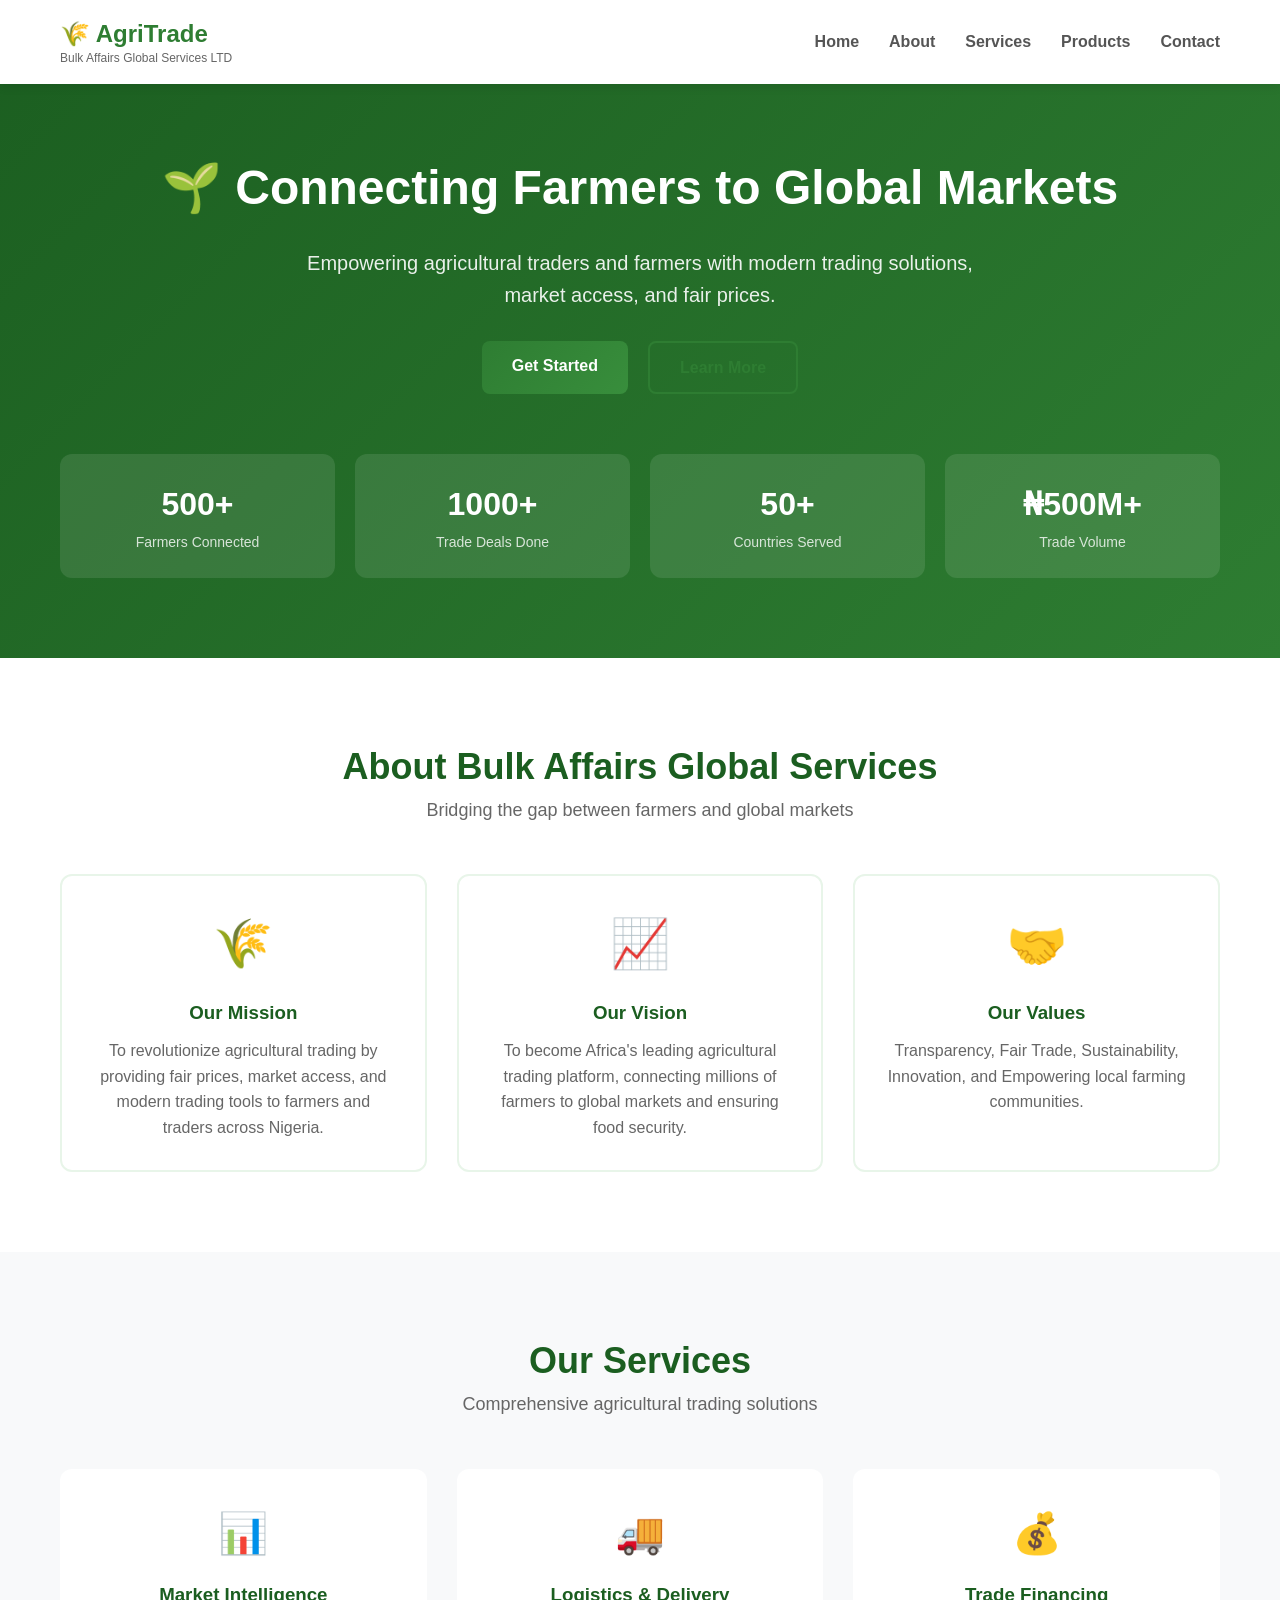
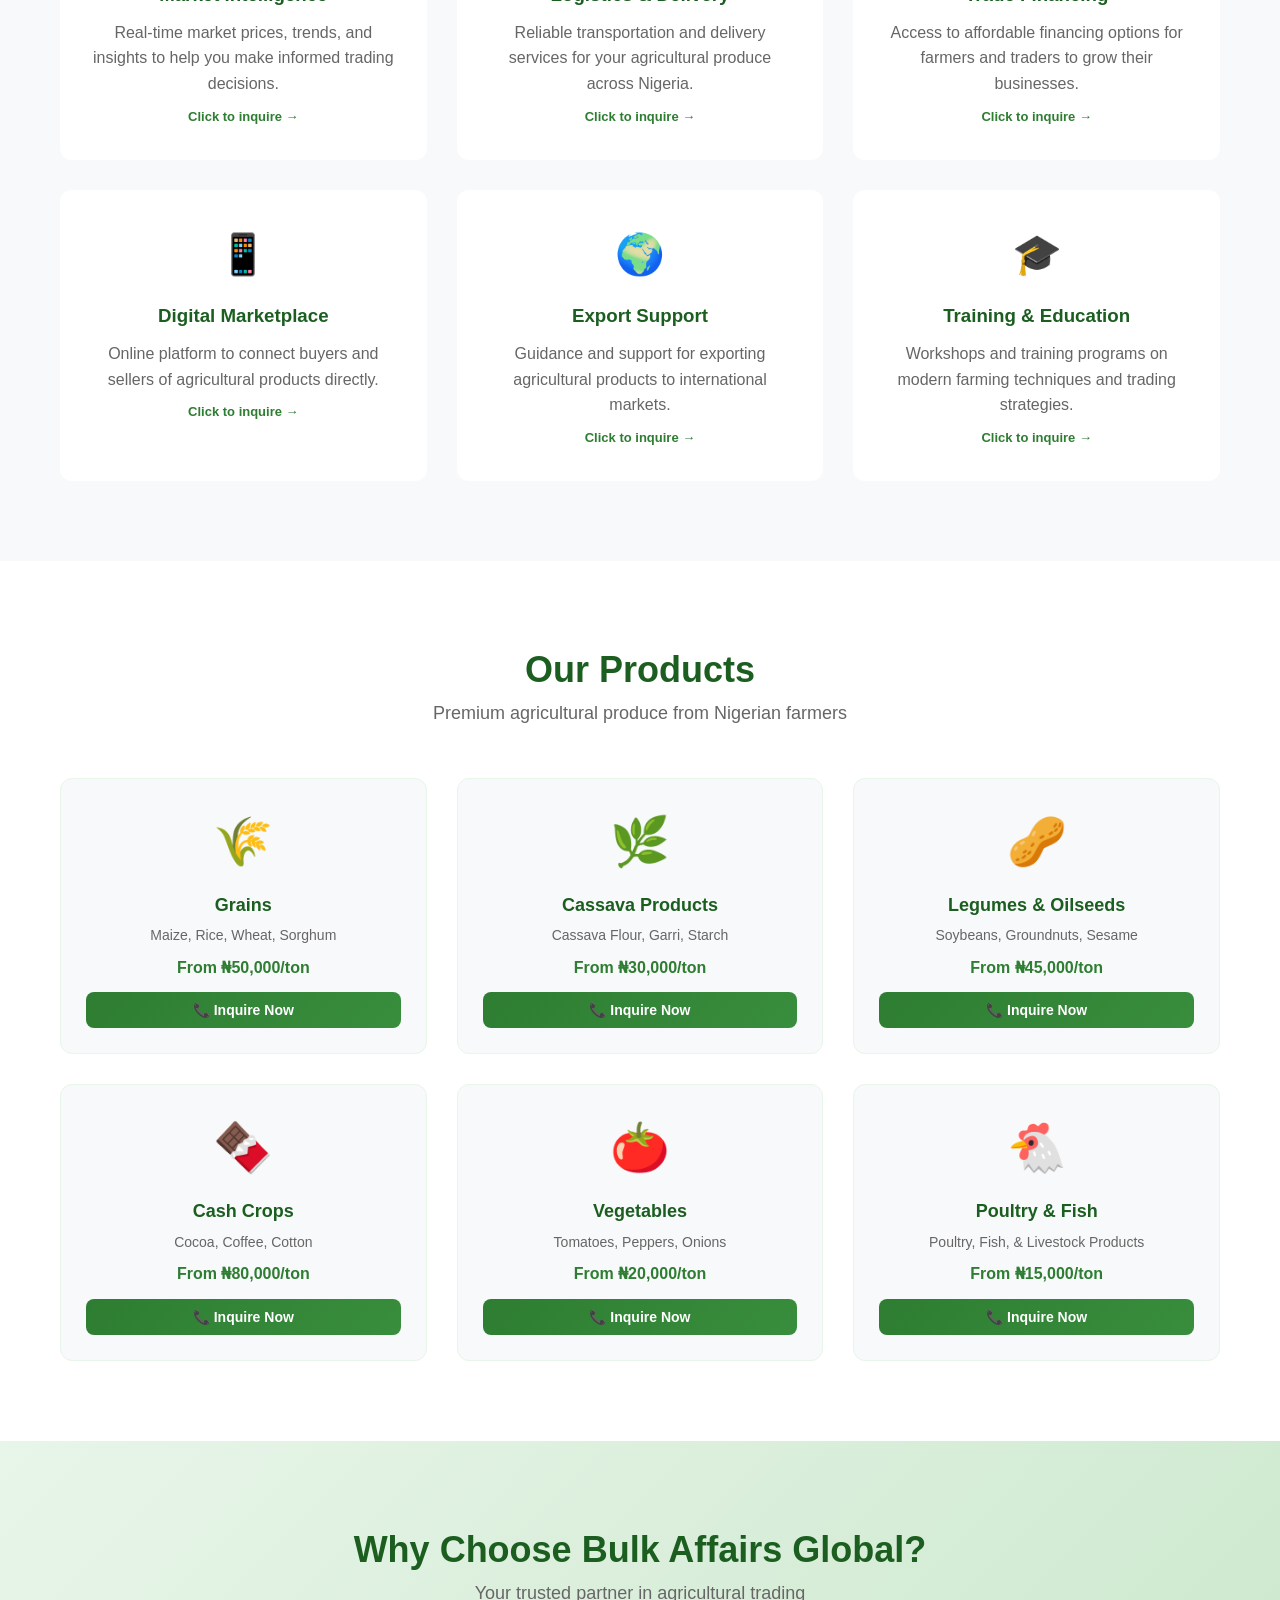
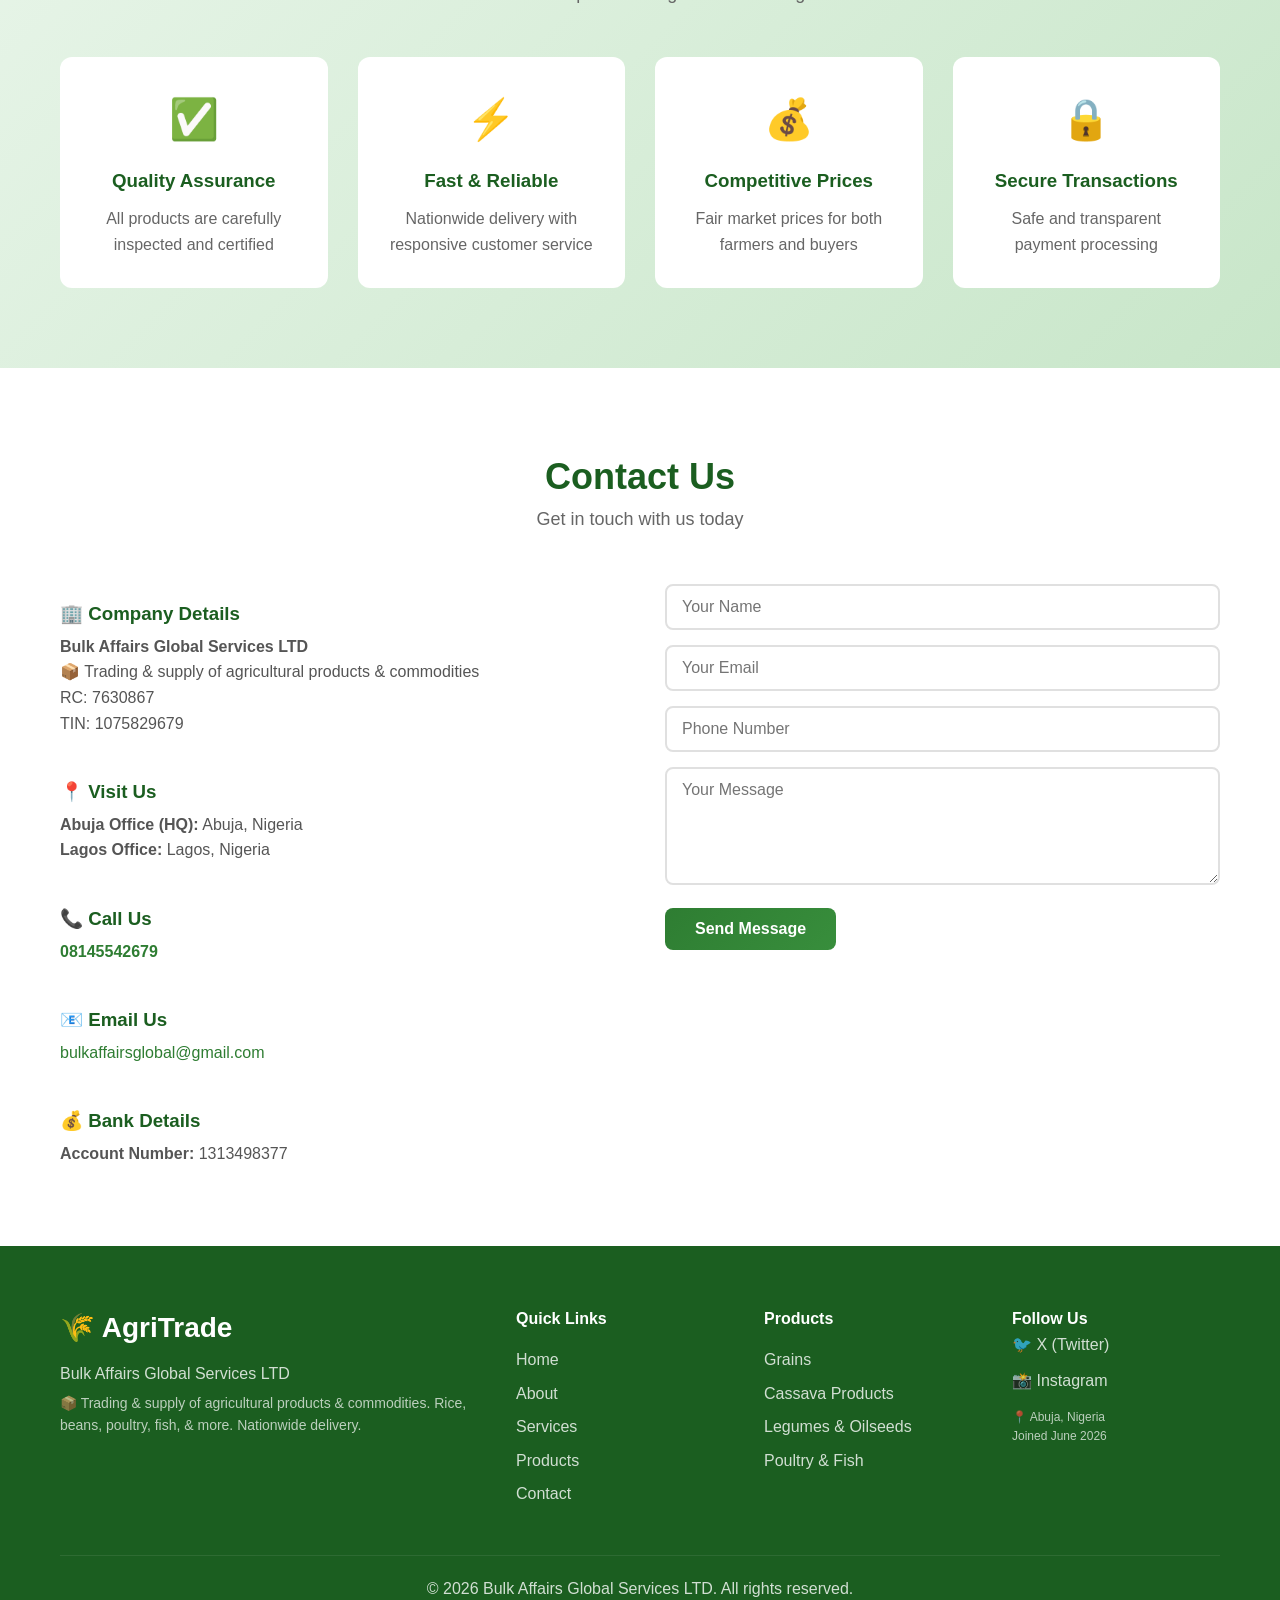
==== index.html @ 81f1c8ae "AgriTrade website - Bulk Affairs Global Services LTD" ====
﻿<!DOCTYPE html>
<html lang="en">
<head>
    <meta charset="UTF-8" />
    <meta name="viewport" content="width=device-width, initial-scale=1.0" />
    <title>AgriTrade - Bulk Affairs Global Services LTD</title>
    <link rel="stylesheet" href="style.css" />
</head>
<body>
    <!-- Navigation -->
    <nav class="navbar">
        <div class="container">
            <div class="nav-brand">
                <h1>🌾 AgriTrade</h1>
                <p>Bulk Affairs Global Services LTD</p>
            </div>
            <ul class="nav-links" id="navLinks">
                <li><a href="#home" onclick="closeMenu()">Home</a></li>
                <li><a href="#about" onclick="closeMenu()">About</a></li>
                <li><a href="#services" onclick="closeMenu()">Services</a></li>
                <li><a href="#products" onclick="closeMenu()">Products</a></li>
                <li><a href="#contact" onclick="closeMenu()">Contact</a></li>
            </ul>
            <button class="menu-toggle" id="menuToggle">☰</button>
        </div>
    </nav>

    <!-- Hero Section -->
    <section id="home" class="hero">
        <div class="container">
            <div class="hero-content">
                <h1>🌱 Connecting Farmers to Global Markets</h1>
                <p>Empowering agricultural traders and farmers with modern trading solutions, market access, and fair prices.</p>
                <div class="hero-buttons">
                    <a href="#contact" class="btn btn-primary">Get Started</a>
                    <a href="#about" class="btn btn-secondary">Learn More</a>
                </div>
            </div>
            <div class="hero-stats">
                <div class="stat">
                    <h3>500+</h3>
                    <p>Farmers Connected</p>
                </div>
                <div class="stat">
                    <h3>1000+</h3>
                    <p>Trade Deals Done</p>
                </div>
                <div class="stat">
                    <h3>50+</h3>
                    <p>Countries Served</p>
                </div>
                <div class="stat">
                    <h3>₦500M+</h3>
                    <p>Trade Volume</p>
                </div>
            </div>
        </div>
    </section>

    <!-- About Section -->
    <section id="about" class="about">
        <div class="container">
            <div class="section-header">
                <h2>About Bulk Affairs Global Services</h2>
                <p>Bridging the gap between farmers and global markets</p>
            </div>
            <div class="about-grid">
                <div class="about-card">
                    <div class="icon">🌾</div>
                    <h3>Our Mission</h3>
                    <p>To revolutionize agricultural trading by providing fair prices, market access, and modern trading tools to farmers and traders across Nigeria.</p>
                </div>
                <div class="about-card">
                    <div class="icon">📈</div>
                    <h3>Our Vision</h3>
                    <p>To become Africa's leading agricultural trading platform, connecting millions of farmers to global markets and ensuring food security.</p>
                </div>
                <div class="about-card">
                    <div class="icon">🤝</div>
                    <h3>Our Values</h3>
                    <p>Transparency, Fair Trade, Sustainability, Innovation, and Empowering local farming communities.</p>
                </div>
            </div>
        </div>
    </section>

    <!-- Services Section -->
    <section id="services" class="services">
        <div class="container">
            <div class="section-header">
                <h2>Our Services</h2>
                <p>Comprehensive agricultural trading solutions</p>
            </div>
            <div class="services-grid">
                <div class="service-card" onclick="serviceInquiry('Market Intelligence')">
                    <div class="icon">📊</div>
                    <h3>Market Intelligence</h3>
                    <p>Real-time market prices, trends, and insights to help you make informed trading decisions.</p>
                    <span class="service-action">Click to inquire →</span>
                </div>
                <div class="service-card" onclick="serviceInquiry('Logistics & Delivery')">
                    <div class="icon">🚚</div>
                    <h3>Logistics & Delivery</h3>
                    <p>Reliable transportation and delivery services for your agricultural produce across Nigeria.</p>
                    <span class="service-action">Click to inquire →</span>
                </div>
                <div class="service-card" onclick="serviceInquiry('Trade Financing')">
                    <div class="icon">💰</div>
                    <h3>Trade Financing</h3>
                    <p>Access to affordable financing options for farmers and traders to grow their businesses.</p>
                    <span class="service-action">Click to inquire →</span>
                </div>
                <div class="service-card" onclick="serviceInquiry('Digital Marketplace')">
                    <div class="icon">📱</div>
                    <h3>Digital Marketplace</h3>
                    <p>Online platform to connect buyers and sellers of agricultural products directly.</p>
                    <span class="service-action">Click to inquire →</span>
                </div>
                <div class="service-card" onclick="serviceInquiry('Export Support')">
                    <div class="icon">🌍</div>
                    <h3>Export Support</h3>
                    <p>Guidance and support for exporting agricultural products to international markets.</p>
                    <span class="service-action">Click to inquire →</span>
                </div>
                <div class="service-card" onclick="serviceInquiry('Training & Education')">
                    <div class="icon">🎓</div>
                    <h3>Training & Education</h3>
                    <p>Workshops and training programs on modern farming techniques and trading strategies.</p>
                    <span class="service-action">Click to inquire →</span>
                </div>
            </div>
        </div>
    </section>

    <!-- Products Section -->
    <section id="products" class="products">
        <div class="container">
            <div class="section-header">
                <h2>Our Products</h2>
                <p>Premium agricultural produce from Nigerian farmers</p>
            </div>
            <div class="products-grid">
                <div class="product-card">
                    <div class="product-image">🌾</div>
                    <h3>Grains</h3>
                    <p>Maize, Rice, Wheat, Sorghum</p>
                    <span class="price">From ₦50,000/ton</span>
                    <button class="btn btn-primary inquire-btn" onclick="inquireProduct('Grains')">📞 Inquire Now</button>
                </div>
                <div class="product-card">
                    <div class="product-image">🌿</div>
                    <h3>Cassava Products</h3>
                    <p>Cassava Flour, Garri, Starch</p>
                    <span class="price">From ₦30,000/ton</span>
                    <button class="btn btn-primary inquire-btn" onclick="inquireProduct('Cassava Products')">📞 Inquire Now</button>
                </div>
                <div class="product-card">
                    <div class="product-image">🥜</div>
                    <h3>Legumes & Oilseeds</h3>
                    <p>Soybeans, Groundnuts, Sesame</p>
                    <span class="price">From ₦45,000/ton</span>
                    <button class="btn btn-primary inquire-btn" onclick="inquireProduct('Legumes & Oilseeds')">📞 Inquire Now</button>
                </div>
                <div class="product-card">
                    <div class="product-image">🍫</div>
                    <h3>Cash Crops</h3>
                    <p>Cocoa, Coffee, Cotton</p>
                    <span class="price">From ₦80,000/ton</span>
                    <button class="btn btn-primary inquire-btn" onclick="inquireProduct('Cash Crops')">📞 Inquire Now</button>
                </div>
                <div class="product-card">
                    <div class="product-image">🍅</div>
                    <h3>Vegetables</h3>
                    <p>Tomatoes, Peppers, Onions</p>
                    <span class="price">From ₦20,000/ton</span>
                    <button class="btn btn-primary inquire-btn" onclick="inquireProduct('Vegetables')">📞 Inquire Now</button>
                </div>
                <div class="product-card">
                    <div class="product-image">🐔</div>
                    <h3>Poultry & Fish</h3>
                    <p>Poultry, Fish, & Livestock Products</p>
                    <span class="price">From ₦15,000/ton</span>
                    <button class="btn btn-primary inquire-btn" onclick="inquireProduct('Poultry & Fish')">📞 Inquire Now</button>
                </div>
            </div>
        </div>
    </section>

    <!-- Why Choose Us -->
    <section class="why-choose">
        <div class="container">
            <div class="section-header">
                <h2>Why Choose Bulk Affairs Global?</h2>
                <p>Your trusted partner in agricultural trading</p>
            </div>
            <div class="why-grid">
                <div class="why-card">
                    <div class="icon">✅</div>
                    <h3>Quality Assurance</h3>
                    <p>All products are carefully inspected and certified</p>
                </div>
                <div class="why-card">
                    <div class="icon">⚡</div>
                    <h3>Fast & Reliable</h3>
                    <p>Nationwide delivery with responsive customer service</p>
                </div>
                <div class="why-card">
                    <div class="icon">💰</div>
                    <h3>Competitive Prices</h3>
                    <p>Fair market prices for both farmers and buyers</p>
                </div>
                <div class="why-card">
                    <div class="icon">🔒</div>
                    <h3>Secure Transactions</h3>
                    <p>Safe and transparent payment processing</p>
                </div>
            </div>
        </div>
    </section>

    <!-- Contact Section -->
    <section id="contact" class="contact">
        <div class="container">
            <div class="section-header">
                <h2>Contact Us</h2>
                <p>Get in touch with us today</p>
            </div>
            <div class="contact-grid">
                <div class="contact-info">
                    <h3>🏢 Company Details</h3>
                    <p><strong>Bulk Affairs Global Services LTD</strong></p>
                    <p>📦 Trading & supply of agricultural products & commodities</p>
                    <p>RC: 7630867</p>
                    <p>TIN: 1075829679</p>
                    <br />
                    <h3>📍 Visit Us</h3>
                    <p><strong>Abuja Office (HQ):</strong> Abuja, Nigeria</p>
                    <p><strong>Lagos Office:</strong> Lagos, Nigeria</p>
                    <br />
                    <h3>📞 Call Us</h3>
                    <p><a href="tel:08145542679" style="color:#2e7d32; text-decoration:none; font-weight:bold;">08145542679</a></p>
                    <br />
                    <h3>📧 Email Us</h3>
                    <p><a href="mailto:bulkaffairsglobal@gmail.com" style="color:#2e7d32; text-decoration:none;">bulkaffairsglobal@gmail.com</a></p>
                    <br />
                    <h3>💰 Bank Details</h3>
                    <p><strong>Account Number:</strong> 1313498377</p>
                </div>
                <form class="contact-form" id="contactForm">
                    <input type="text" id="name" placeholder="Your Name" required />
                    <input type="email" id="email" placeholder="Your Email" required />
                    <input type="tel" id="phone" placeholder="Phone Number" />
                    <textarea rows="5" id="message" placeholder="Your Message" required></textarea>
                    <button type="submit" class="btn btn-primary">Send Message</button>
                </form>
            </div>
        </div>
    </section>

    <!-- Footer -->
    <footer class="footer">
        <div class="container">
            <div class="footer-grid">
                <div class="footer-brand">
                    <h2>🌾 AgriTrade</h2>
                    <p>Bulk Affairs Global Services LTD</p>
                    <p style="font-size:14px; opacity:0.7; margin-top:5px;">📦 Trading & supply of agricultural products & commodities. Rice, beans, poultry, fish, & more. Nationwide delivery.</p>
                </div>
                <div class="footer-links">
                    <h4>Quick Links</h4>
                    <ul>
                        <li><a href="#home">Home</a></li>
                        <li><a href="#about">About</a></li>
                        <li><a href="#services">Services</a></li>
                        <li><a href="#products">Products</a></li>
                        <li><a href="#contact">Contact</a></li>
                    </ul>
                </div>
                <div class="footer-links">
                    <h4>Products</h4>
                    <ul>
                        <li><a href="#products">Grains</a></li>
                        <li><a href="#products">Cassava Products</a></li>
                        <li><a href="#products">Legumes & Oilseeds</a></li>
                        <li><a href="#products">Poultry & Fish</a></li>
                    </ul>
                </div>
                <div class="footer-social">
                    <h4>Follow Us</h4>
                    <div class="social-links">
                        <a href="https://x.com/BulkAffairsCo" target="_blank">🐦 X (Twitter)</a>
                        <a href="https://www.instagram.com/bulkaffairsglobal/" target="_blank">📸 Instagram</a>
                    </div>
                    <p style="margin-top:15px; font-size:12px; opacity:0.7;">📍 Abuja, Nigeria<br />Joined June 2026</p>
                </div>
            </div>
            <div class="footer-bottom">
                <p>&copy; 2026 Bulk Affairs Global Services LTD. All rights reserved.</p>
            </div>
        </div>
    </footer>

    <script src="script.js"></script>
</body>
</html>
---- style.css ----
﻿/* ===== RESET ===== */
* { margin: 0; padding: 0; box-sizing: border-box; }
body { font-family: "Segoe UI", Tahoma, Geneva, Verdana, sans-serif; line-height: 1.6; color: #333; background: #f8f9fa; }
.container { max-width: 1200px; margin: 0 auto; padding: 0 20px; }
a { text-decoration: none; color: inherit; }
ul { list-style: none; }

/* ===== BUTTONS ===== */
.btn { display: inline-block; padding: 12px 30px; border-radius: 8px; font-weight: 600; font-size: 16px; cursor: pointer; transition: all 0.3s ease; border: none; }
.btn-primary { background: linear-gradient(135deg, #2e7d32, #388e3c); color: white; }
.btn-primary:hover { transform: translateY(-2px); box-shadow: 0 8px 20px rgba(46,125,50,0.3); }
.btn-secondary { background: transparent; color: #2e7d32; border: 2px solid #2e7d32; }
.btn-secondary:hover { background: #2e7d32; color: white; }
.inquire-btn { padding: 10px 20px; font-size: 14px; width: 100%; }

/* ===== NAVBAR ===== */
.navbar { background: white; box-shadow: 0 2px 10px rgba(0,0,0,0.1); position: fixed; width: 100%; top: 0; z-index: 1000; padding: 15px 0; }
.navbar .container { display: flex; justify-content: space-between; align-items: center; }
.nav-brand h1 { font-size: 24px; color: #2e7d32; }
.nav-brand p { font-size: 12px; color: #666; margin-top: -4px; }
.nav-links { display: flex; gap: 30px; }
.nav-links a { font-weight: 600; color: #555; transition: color 0.3s; }
.nav-links a:hover { color: #2e7d32; }
.menu-toggle { display: none; font-size: 28px; background: none; border: none; cursor: pointer; color: #333; }

/* ===== HERO ===== */
.hero { background: linear-gradient(135deg, #1b5e20, #2e7d32); color: white; padding: 150px 0 80px; text-align: center; }
.hero-content h1 { font-size: 48px; margin-bottom: 20px; }
.hero-content p { font-size: 20px; max-width: 700px; margin: 0 auto 30px; opacity: 0.9; }
.hero-buttons { display: flex; gap: 20px; justify-content: center; flex-wrap: wrap; }
.hero-stats { display: grid; grid-template-columns: repeat(4,1fr); gap: 20px; margin-top: 60px; }
.stat { background: rgba(255,255,255,0.1); padding: 25px; border-radius: 12px; }
.stat h3 { font-size: 32px; font-weight: 800; }
.stat p { font-size: 14px; opacity: 0.8; }

/* ===== SECTION HEADER ===== */
.section-header { text-align: center; margin-bottom: 50px; }
.section-header h2 { font-size: 36px; color: #1b5e20; }
.section-header p { font-size: 18px; color: #666; }

/* ===== ABOUT ===== */
.about { padding: 80px 0; background: white; }
.about-grid { display: grid; grid-template-columns: repeat(3,1fr); gap: 30px; }
.about-card { text-align: center; padding: 30px; border-radius: 12px; border: 2px solid #e8f5e9; transition: all 0.3s; cursor: default; }
.about-card:hover { border-color: #2e7d32; transform: translateY(-5px); box-shadow: 0 10px 30px rgba(0,0,0,0.1); }
.about-card .icon { font-size: 48px; margin-bottom: 15px; }
.about-card h3 { color: #1b5e20; margin-bottom: 10px; }
.about-card p { color: #666; }

/* ===== SERVICES ===== */
.services { padding: 80px 0; background: #f8f9fa; }
.services-grid { display: grid; grid-template-columns: repeat(3,1fr); gap: 30px; }
.service-card { background: white; padding: 30px; border-radius: 12px; text-align: center; border: 2px solid transparent; transition: all 0.3s; cursor: pointer; }
.service-card:hover { border-color: #2e7d32; transform: translateY(-5px); box-shadow: 0 10px 30px rgba(0,0,0,0.1); }
.service-card .icon { font-size: 40px; margin-bottom: 15px; }
.service-card h3 { color: #1b5e20; margin-bottom: 10px; }
.service-card p { color: #666; }
.service-action { display: inline-block; margin-top: 10px; color: #2e7d32; font-weight: 600; font-size: 13px; }

/* ===== PRODUCTS ===== */
.products { padding: 80px 0; background: white; }
.products-grid { display: grid; grid-template-columns: repeat(3,1fr); gap: 30px; }
.product-card { background: #f8f9fa; padding: 25px; border-radius: 12px; text-align: center; transition: all 0.3s; border: 1px solid #e8f5e9; }
.product-card:hover { transform: translateY(-5px); box-shadow: 0 10px 30px rgba(0,0,0,0.1); border-color: #2e7d32; }
.product-image { font-size: 48px; margin-bottom: 10px; }
.product-card h3 { color: #1b5e20; margin-bottom: 5px; font-size: 18px; }
.product-card p { color: #666; margin-bottom: 8px; font-size: 14px; }
.product-card .price { display: block; font-weight: 700; color: #2e7d32; font-size: 16px; margin-bottom: 12px; }

/* ===== WHY CHOOSE ===== */
.why-choose { padding: 80px 0; background: linear-gradient(135deg, #e8f5e9, #c8e6c9); }
.why-grid { display: grid; grid-template-columns: repeat(4,1fr); gap: 30px; }
.why-card { text-align: center; padding: 30px; background: white; border-radius: 12px; transition: all 0.3s; }
.why-card:hover { transform: translateY(-5px); box-shadow: 0 10px 30px rgba(0,0,0,0.1); }
.why-card .icon { font-size: 40px; margin-bottom: 15px; }
.why-card h3 { color: #1b5e20; margin-bottom: 10px; }
.why-card p { color: #666; }

/* ===== CONTACT ===== */
.contact { padding: 80px 0; background: white; }
.contact-grid { display: grid; grid-template-columns: 1fr 1fr; gap: 50px; }
.contact-info h3 { color: #1b5e20; margin-bottom: 5px; margin-top: 15px; }
.contact-info p { color: #555; }
.contact-info a:hover { text-decoration: underline; }
.contact-form input, .contact-form textarea { width: 100%; padding: 12px 15px; border: 2px solid #e0e0e0; border-radius: 8px; font-size: 16px; margin-bottom: 15px; font-family: inherit; }
.contact-form input:focus, .contact-form textarea:focus { outline: none; border-color: #2e7d32; }

/* ===== FOOTER ===== */
.footer { background: #1b5e20; color: white; padding: 60px 0 20px; }
.footer-grid { display: grid; grid-template-columns: 2fr 1fr 1fr 1fr; gap: 40px; margin-bottom: 40px; }
.footer-brand h2 { font-size: 28px; }
.footer-brand p { opacity: 0.8; margin-top: 10px; }
.footer-links h4 { margin-bottom: 15px; }
.footer-links ul li { margin-bottom: 8px; }
.footer-links ul li a { opacity: 0.8; }
.footer-links ul li a:hover { opacity: 1; }
.social-links { display: flex; flex-direction: column; gap: 10px; }
.social-links a { opacity: 0.8; }
.social-links a:hover { opacity: 1; }
.footer-bottom { border-top: 1px solid rgba(255,255,255,0.1); padding-top: 20px; text-align: center; opacity: 0.8; }

/* ===== RESPONSIVE ===== */
@media (max-width: 992px) {
    .hero-stats { grid-template-columns: repeat(2,1fr); }
    .services-grid { grid-template-columns: repeat(2,1fr); }
    .products-grid { grid-template-columns: repeat(2,1fr); }
    .why-grid { grid-template-columns: repeat(2,1fr); }
    .footer-grid { grid-template-columns: 1fr 1fr; }
}

@media (max-width: 768px) {
    .nav-links { display: none; flex-direction: column; position: absolute; top: 70px; left: 0; right: 0; background: white; padding: 20px; box-shadow: 0 10px 20px rgba(0,0,0,0.1); gap: 15px; }
    .nav-links.active { display: flex; }
    .menu-toggle { display: block; }
    .hero { padding: 120px 0 60px; }
    .hero-content h1 { font-size: 32px; }
    .hero-content p { font-size: 16px; }
    .about-grid { grid-template-columns: 1fr; }
    .services-grid { grid-template-columns: 1fr; }
    .products-grid { grid-template-columns: 1fr; }
    .why-grid { grid-template-columns: 1fr 1fr; }
    .contact-grid { grid-template-columns: 1fr; }
    .footer-grid { grid-template-columns: 1fr; text-align: center; }
    .social-links { align-items: center; }
}

@media (max-width: 480px) {
    .hero-stats { grid-template-columns: 1fr 1fr; }
    .why-grid { grid-template-columns: 1fr; }
    .hero-buttons { flex-direction: column; align-items: center; }
}
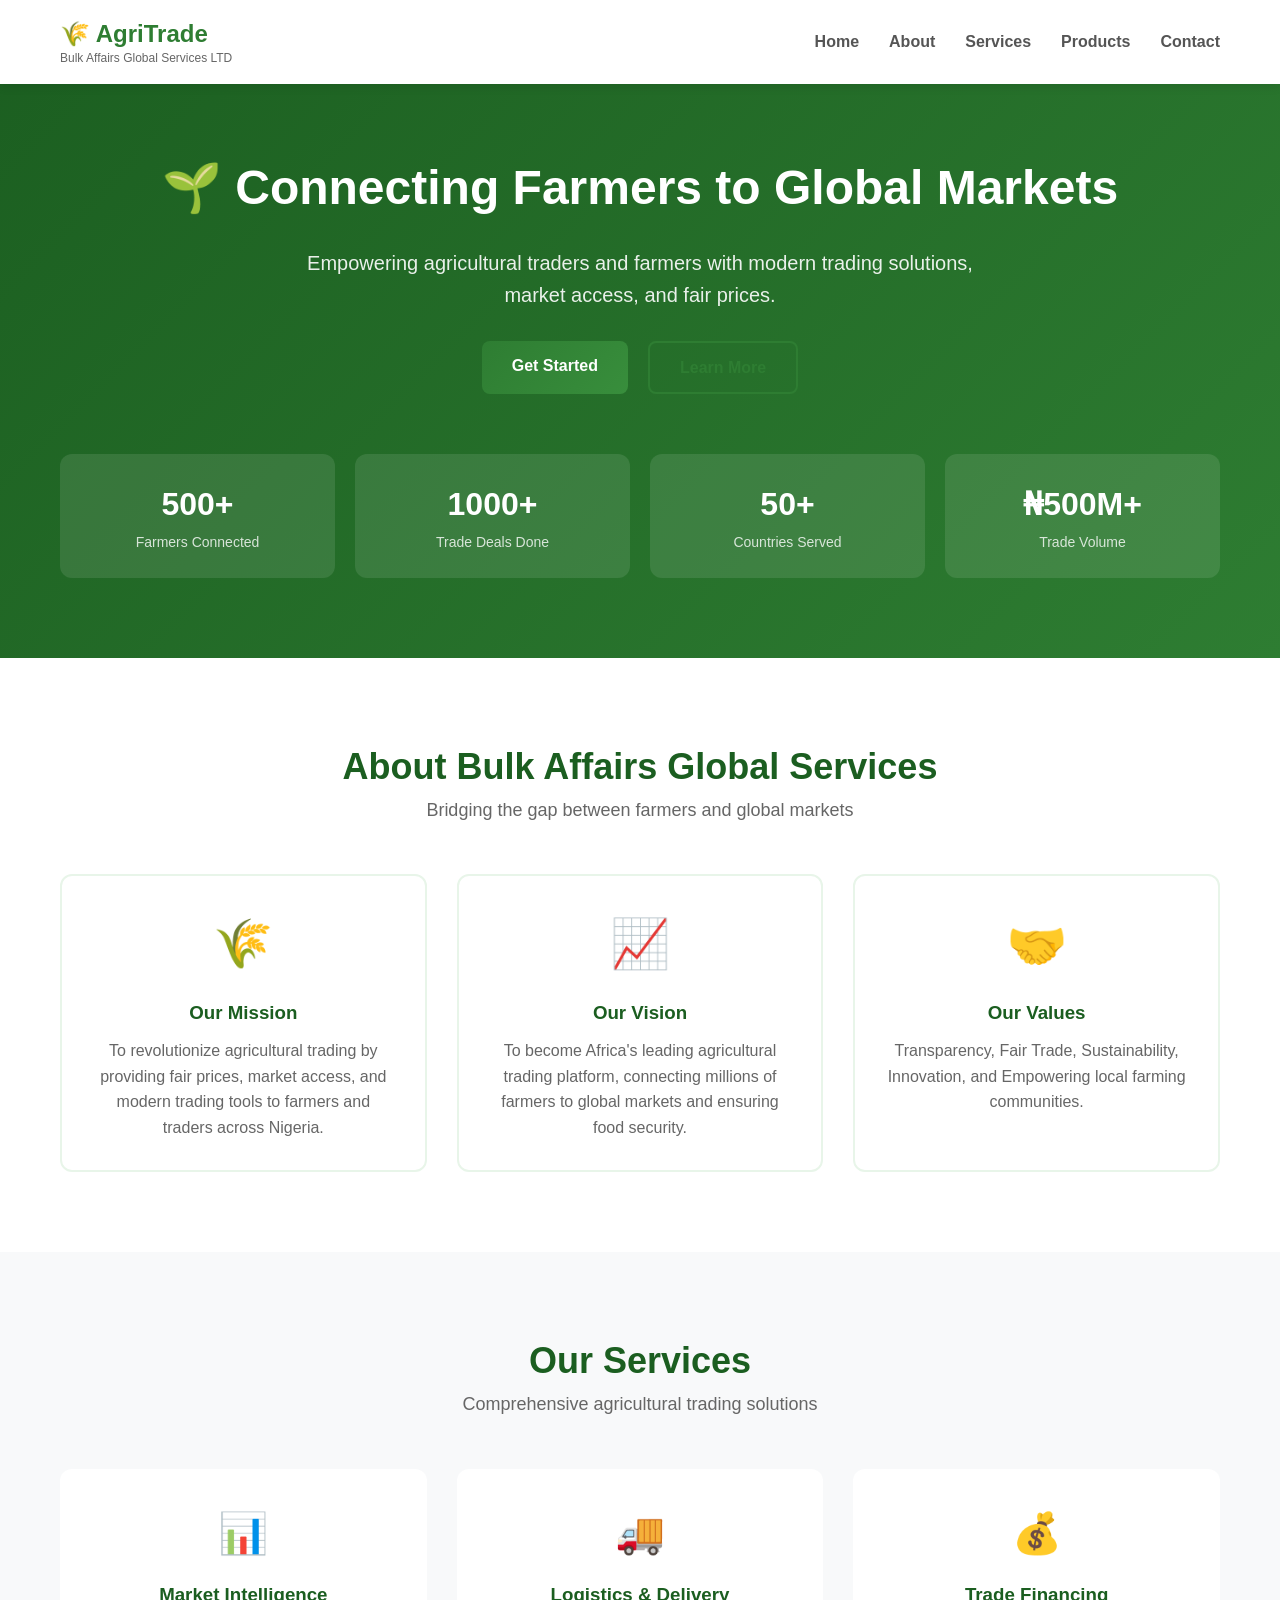
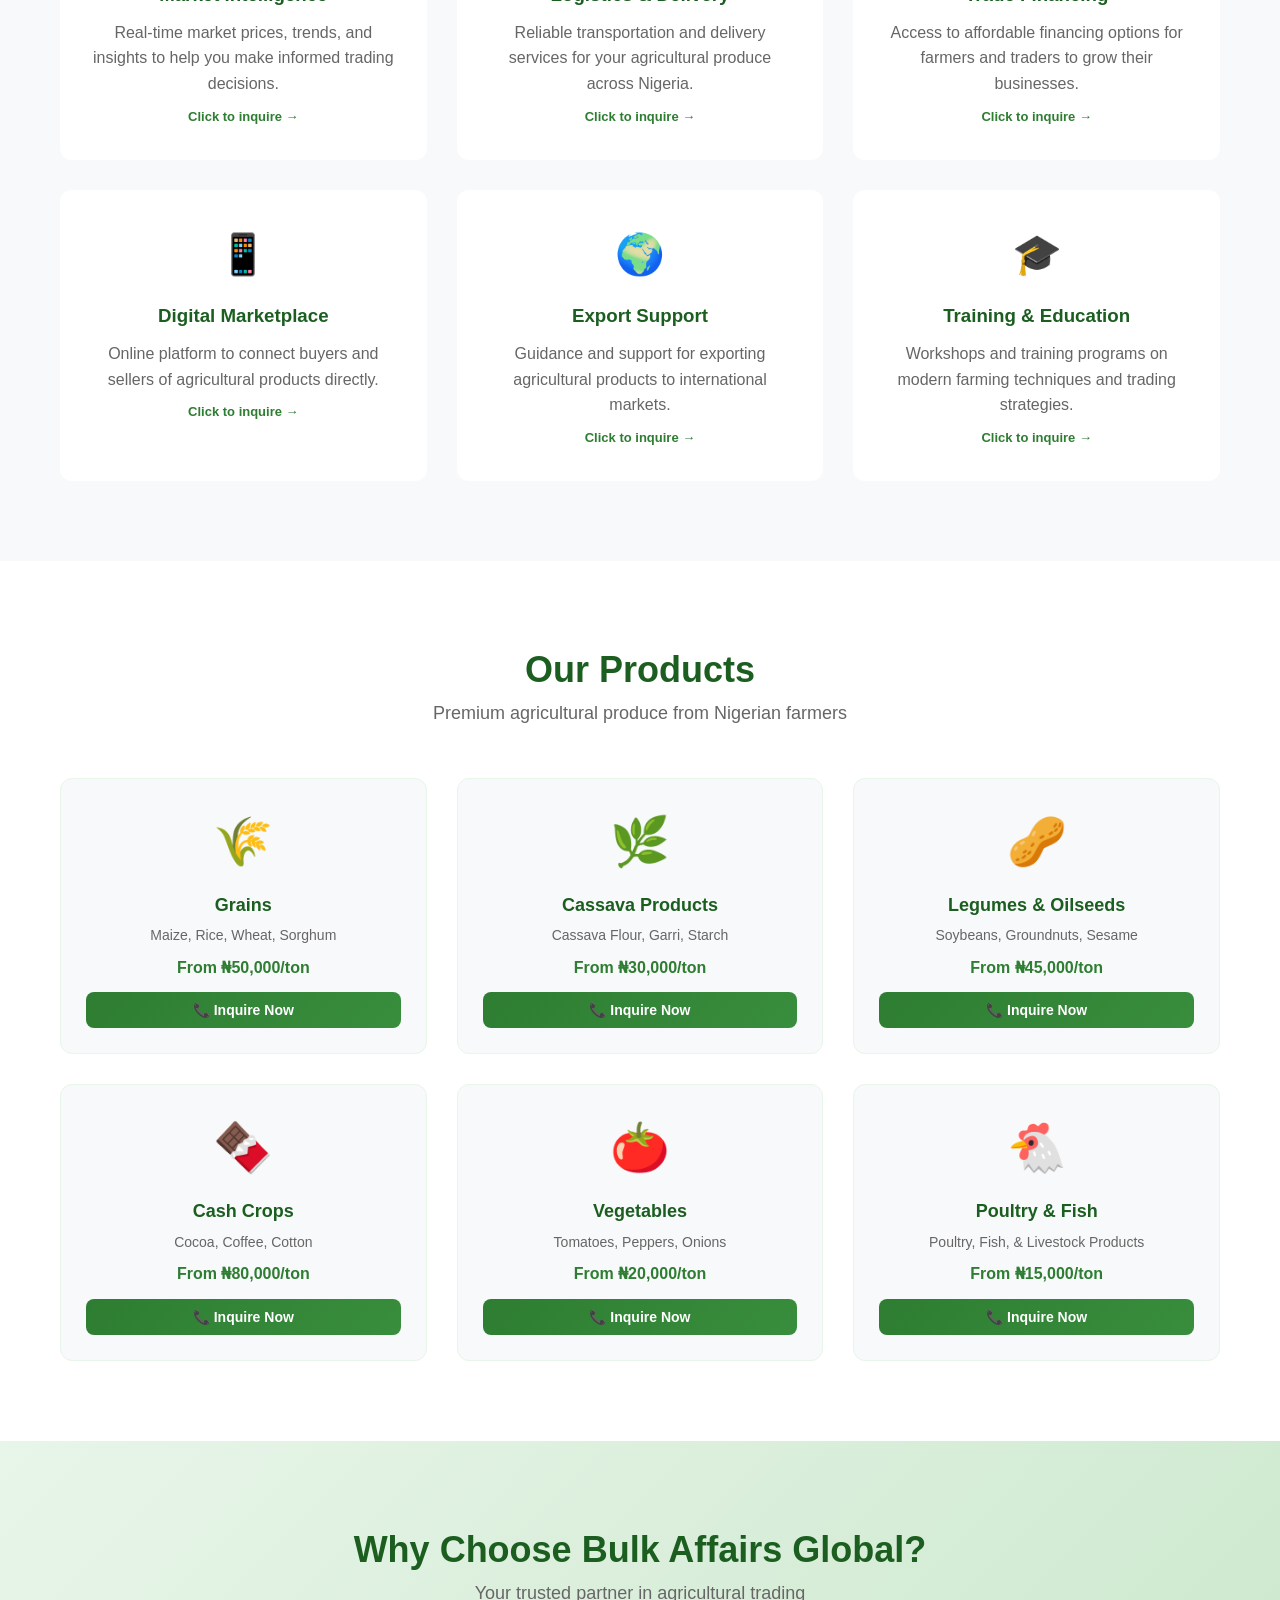
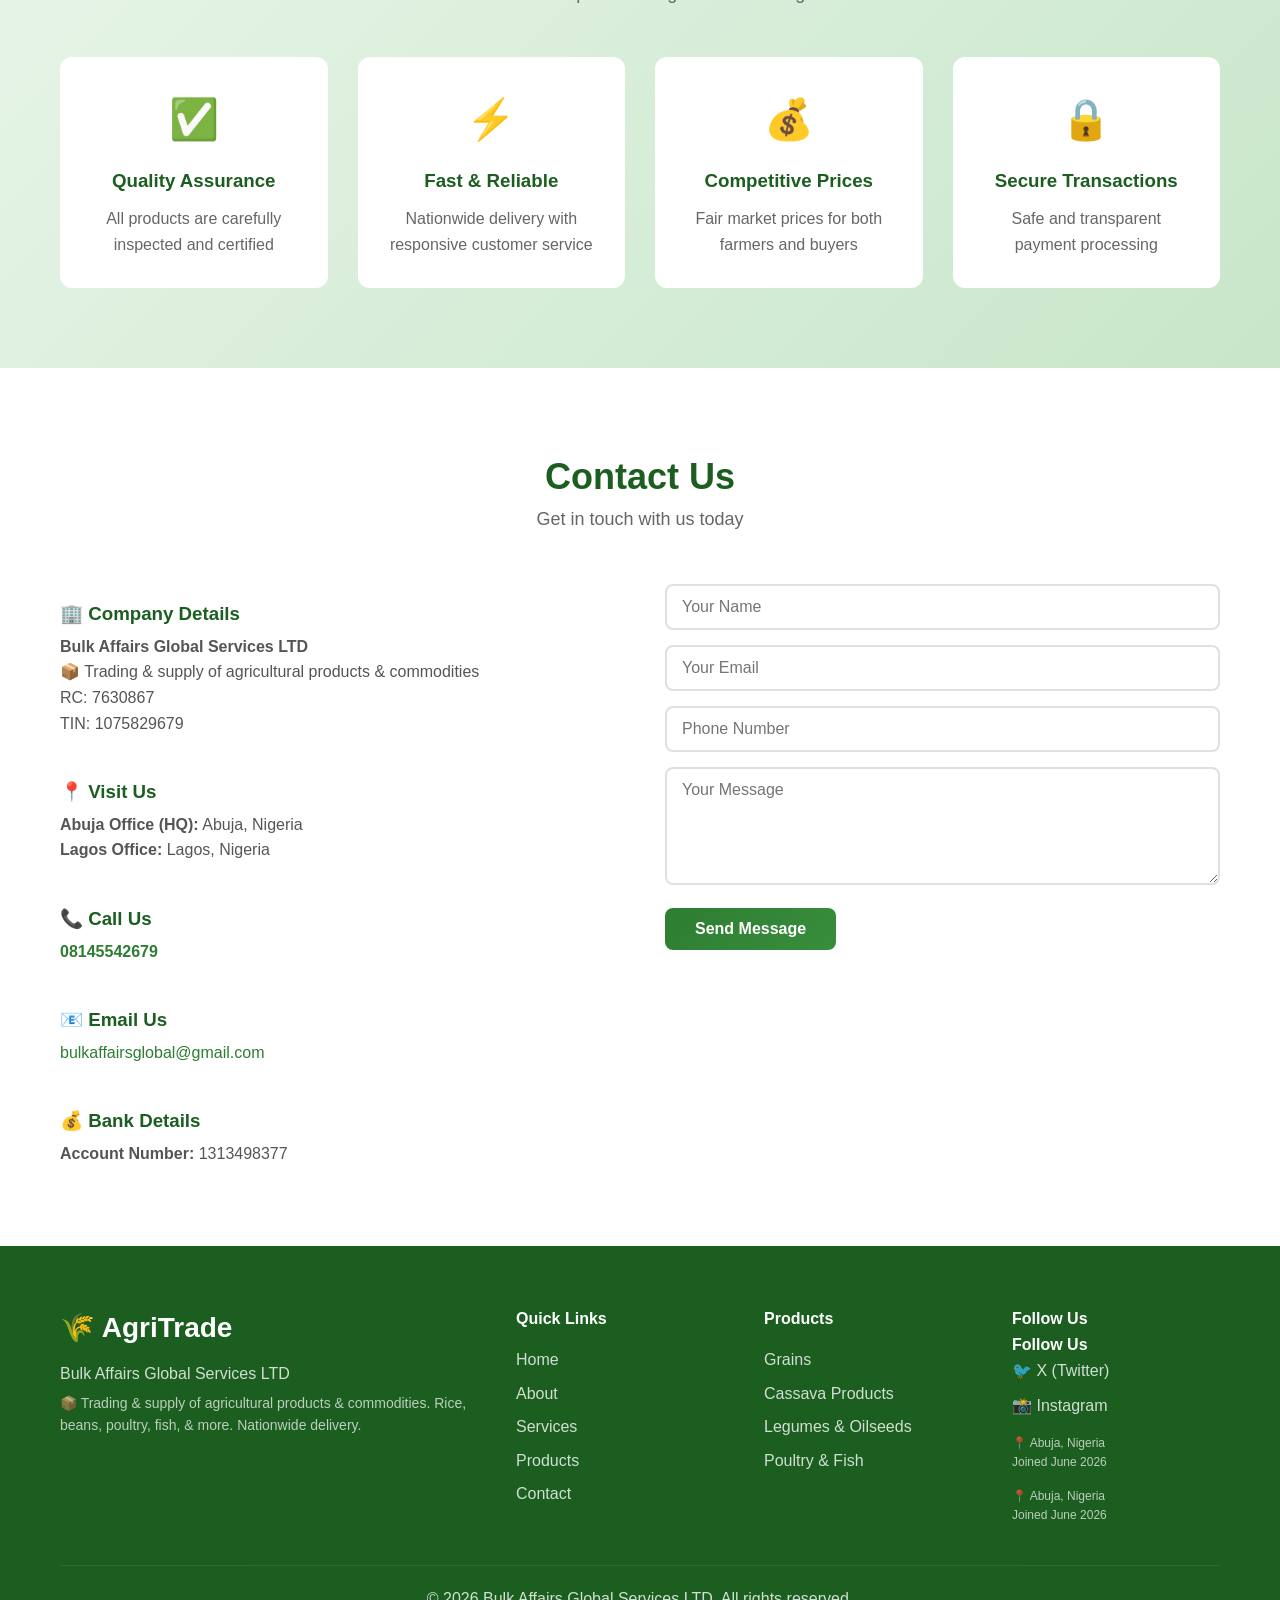
==== commit ed81e92b: "Add X and Instagram social media handles" ====
--- a/index.html
+++ b/index.html
@@ -288,8 +288,21 @@
                 <div class="footer-social">
                     <h4>Follow Us</h4>
                     <div class="social-links">
-                        <a href="https://x.com/BulkAffairsCo" target="_blank">🐦 X (Twitter)</a>
-                        <a href="https://www.instagram.com/bulkaffairsglobal/" target="_blank">📸 Instagram</a>
+                        <div class="footer-social">
+    <h4>Follow Us</h4>
+    <div class="social-links">
+        <a href="https://x.com/BulkAffairsCo" target="_blank" title="Follow us on X (Twitter)">
+            🐦 X (Twitter)
+        </a>
+        <a href="https://www.instagram.com/bulkaffairsglobal/" target="_blank" title="Follow us on Instagram">
+            📸 Instagram
+        </a>
+    </div>
+    <p style="margin-top:15px; font-size:12px; opacity:0.7;">
+        📍 Abuja, Nigeria<br />
+        Joined June 2026
+    </p>
+</div>
                     </div>
                     <p style="margin-top:15px; font-size:12px; opacity:0.7;">📍 Abuja, Nigeria<br />Joined June 2026</p>
                 </div>
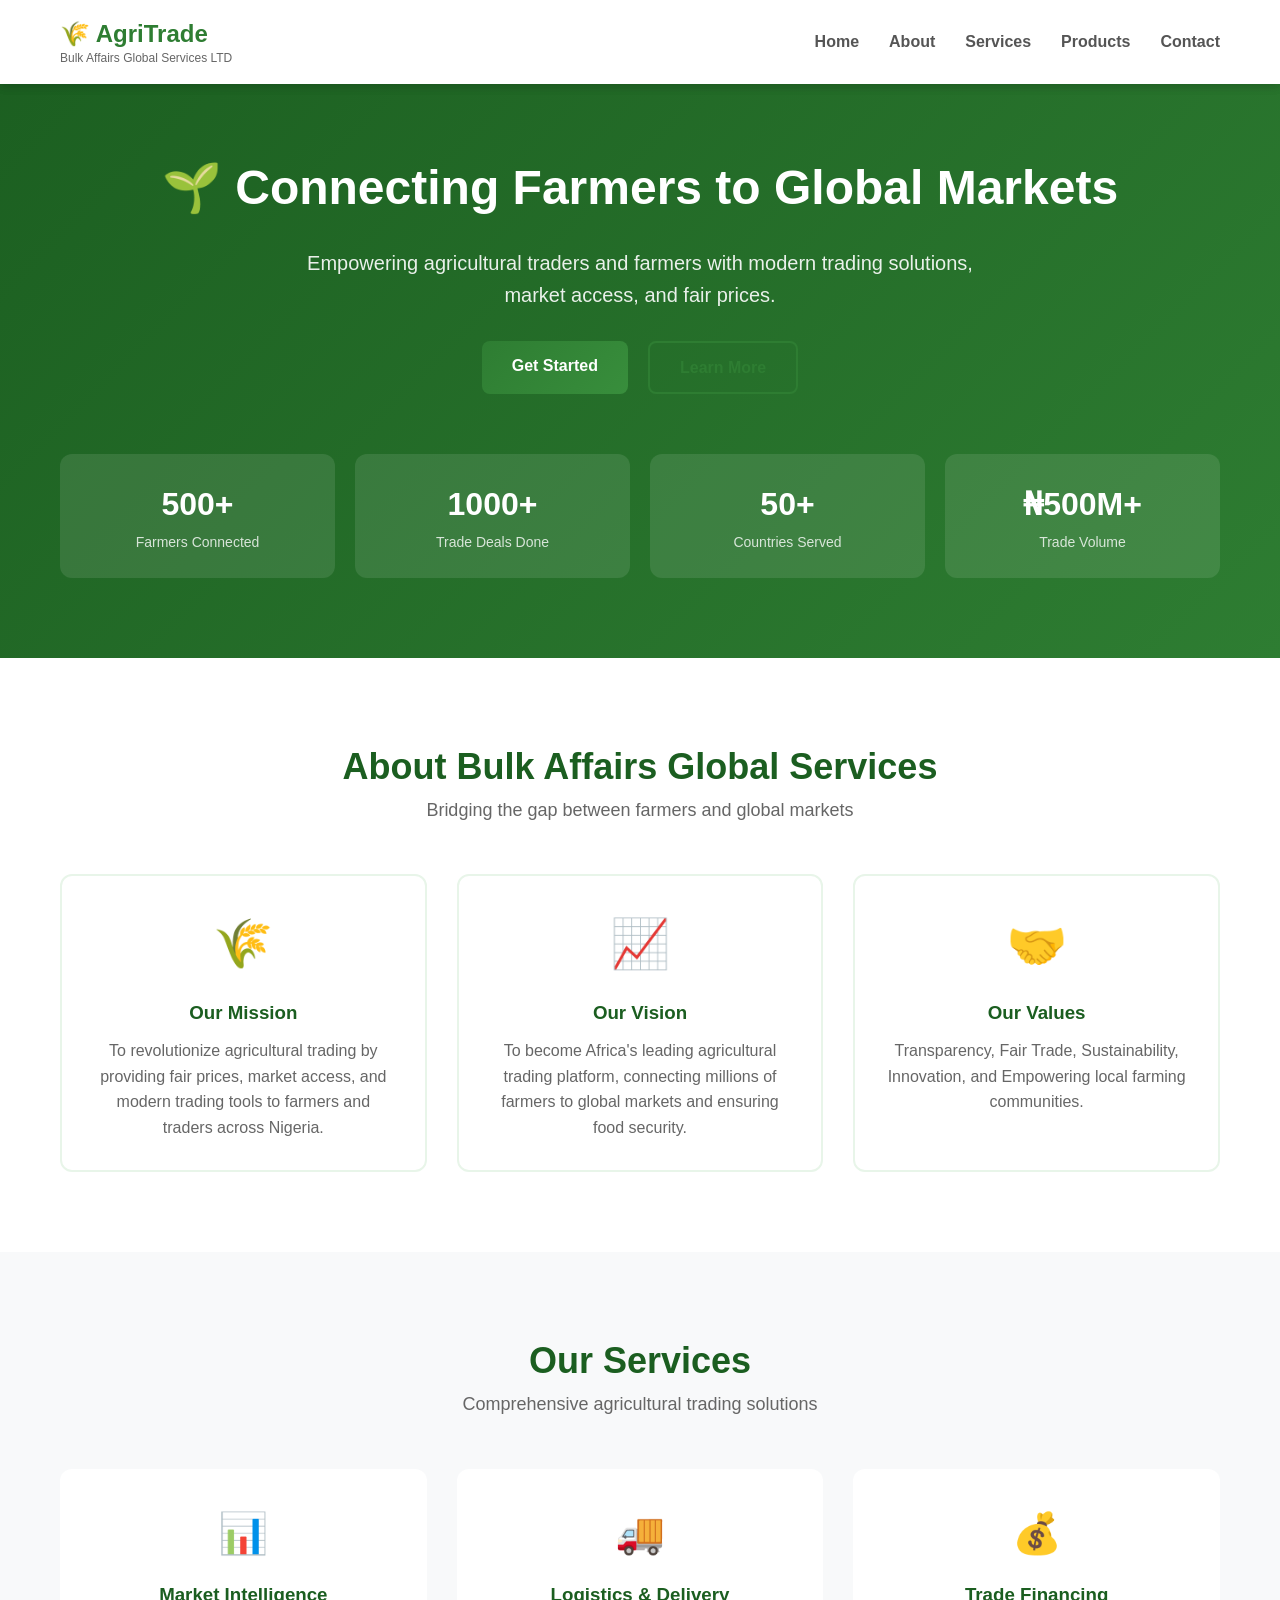
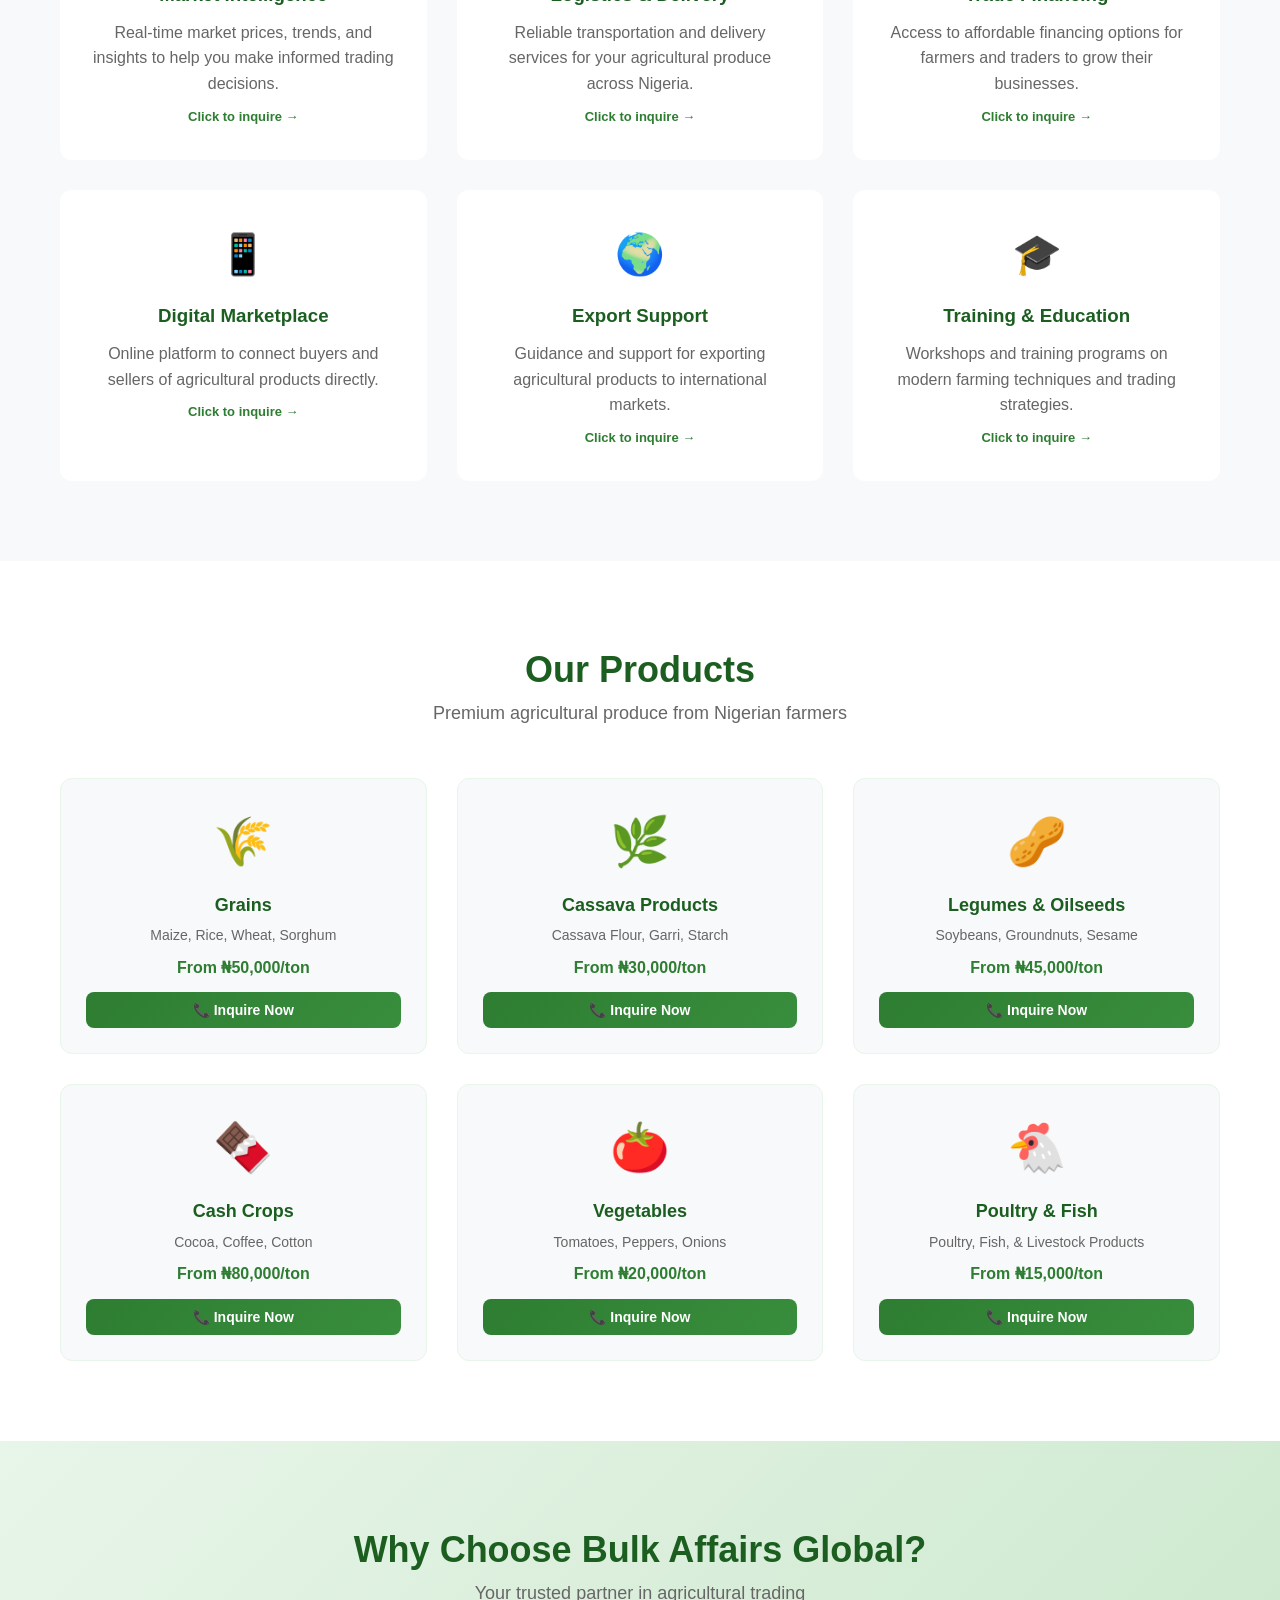
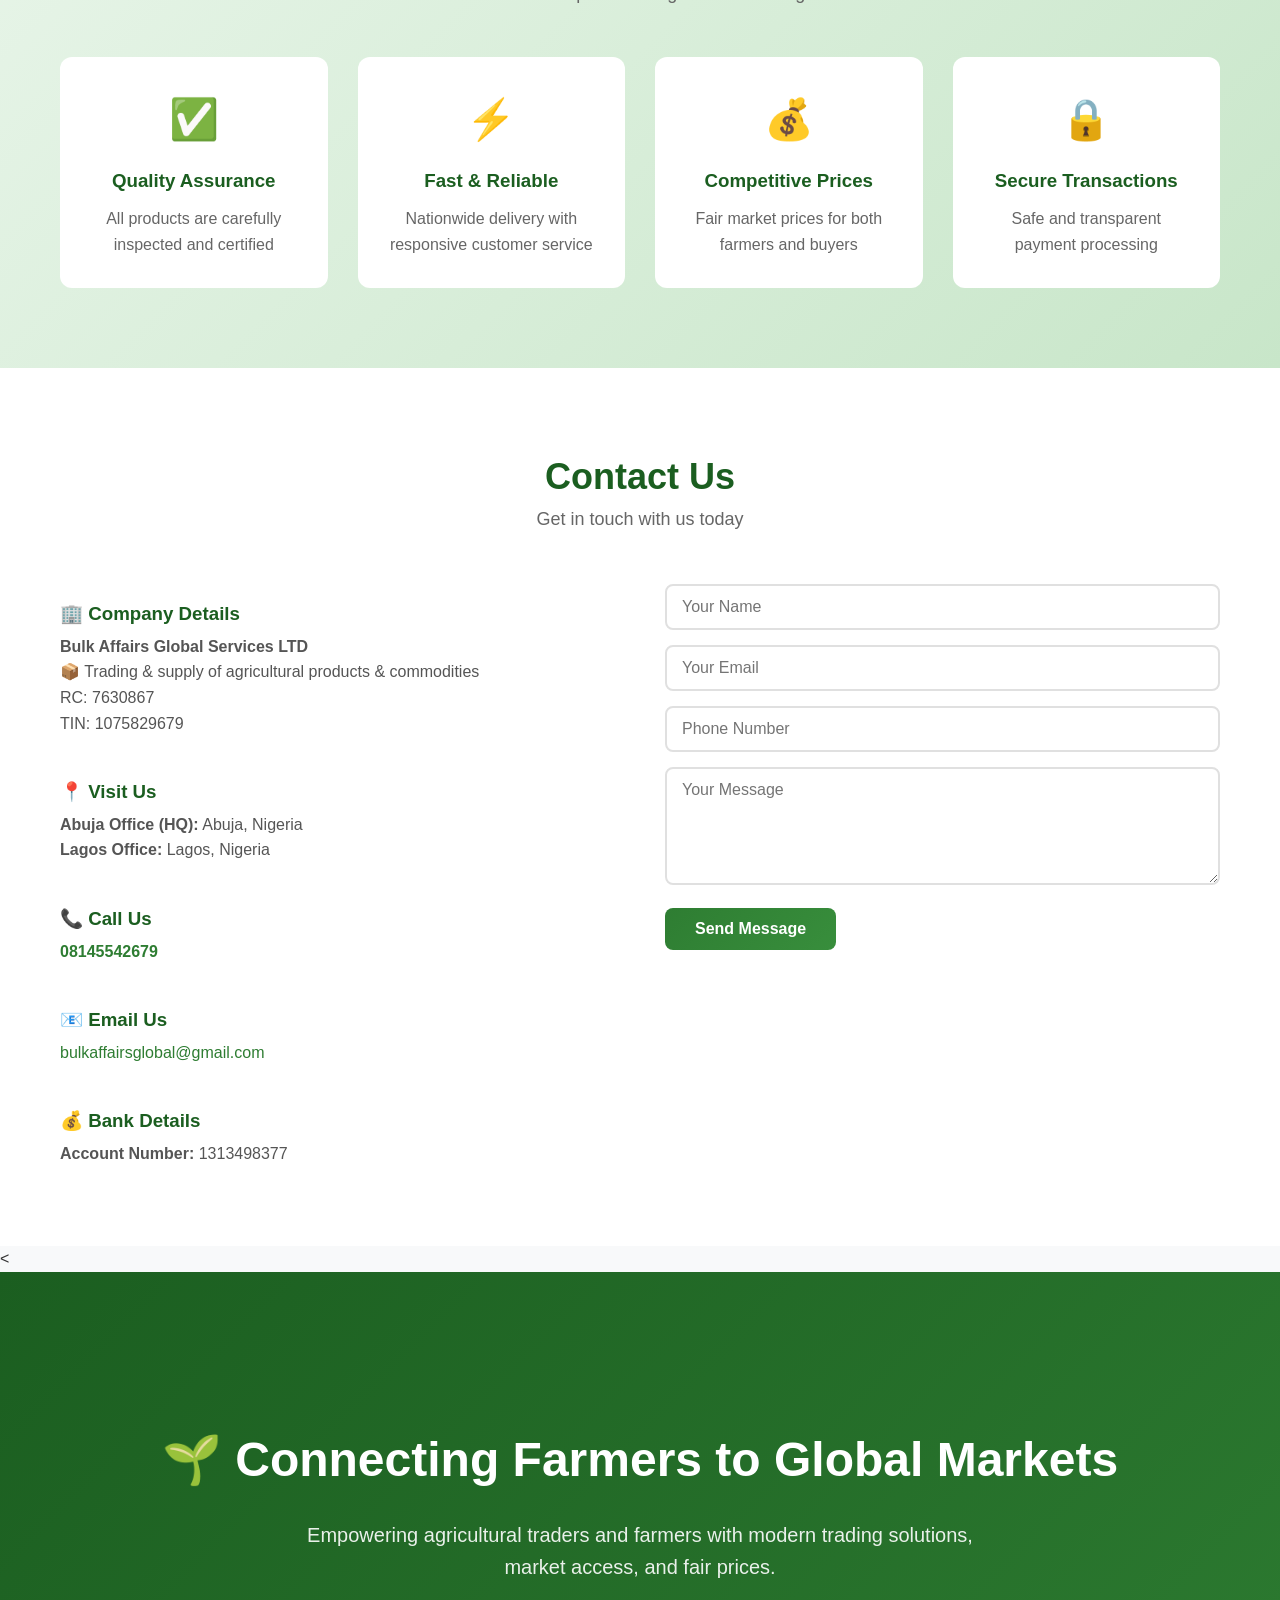
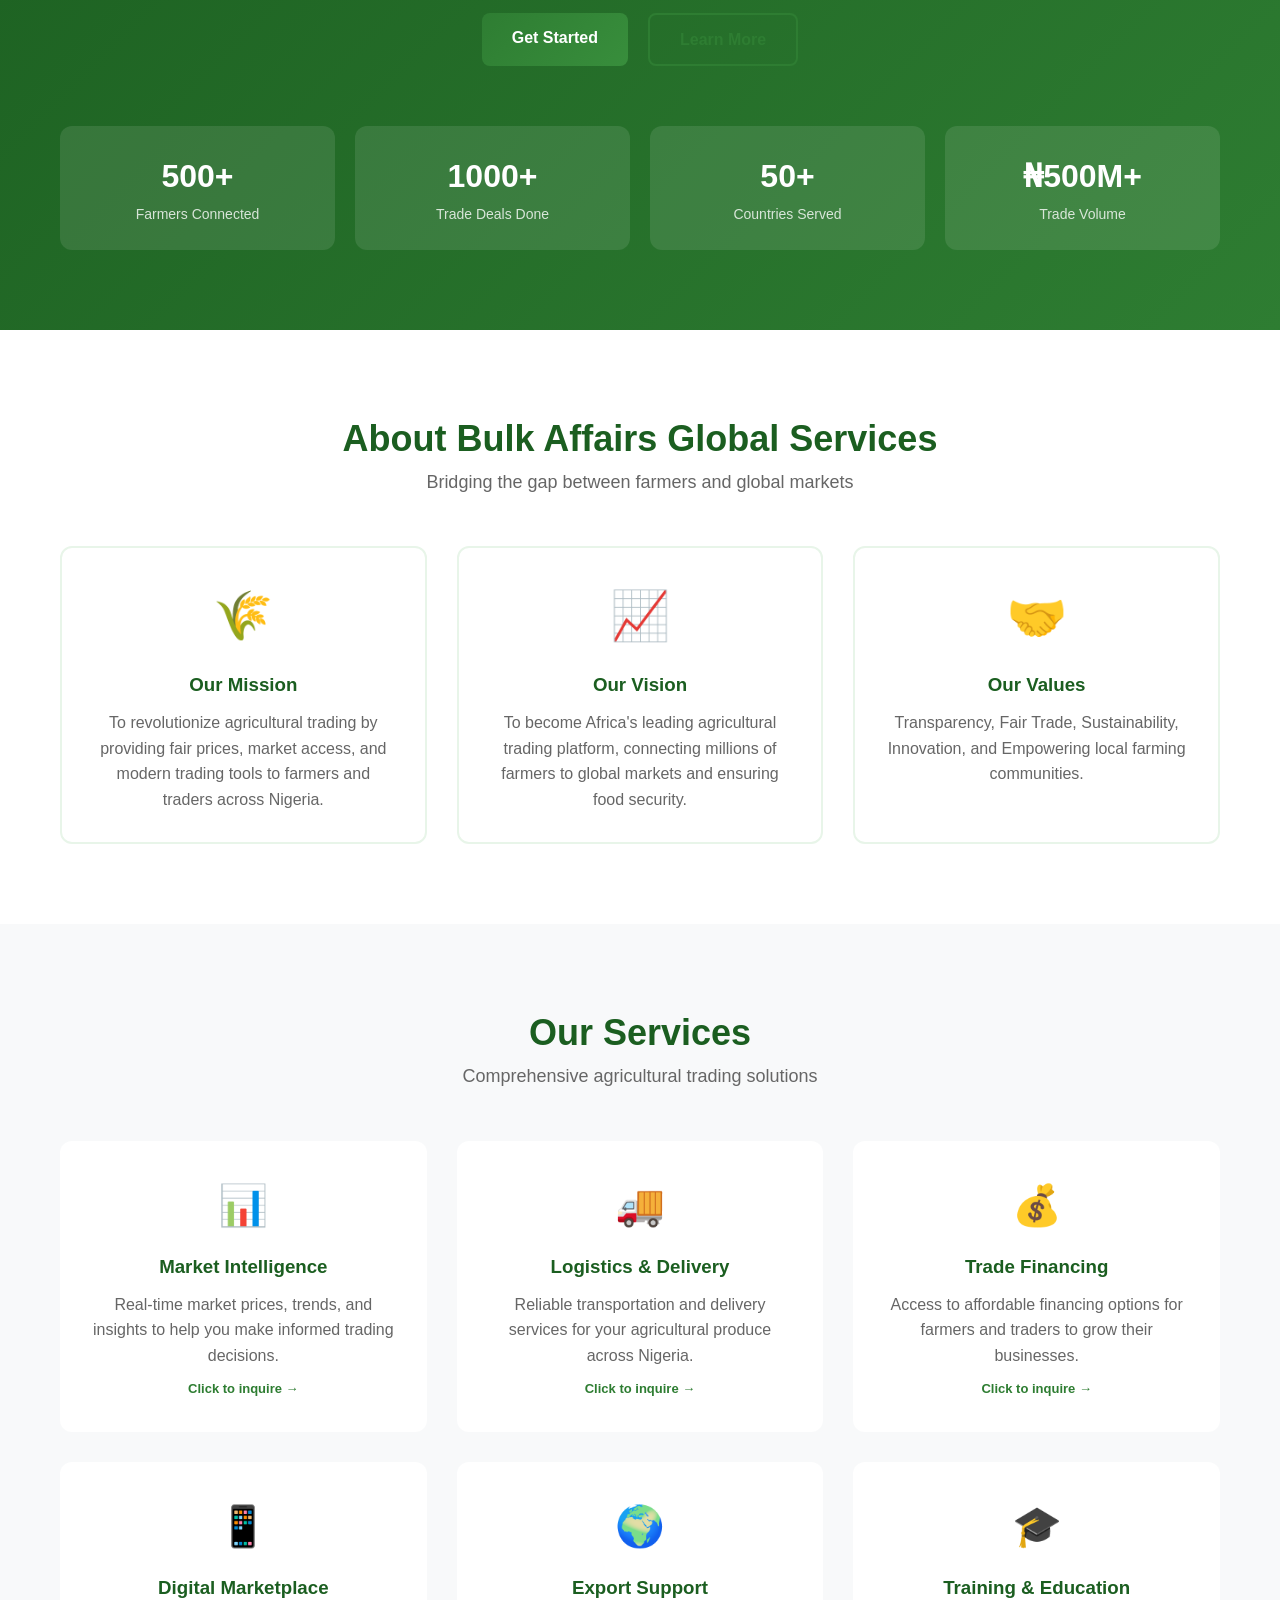
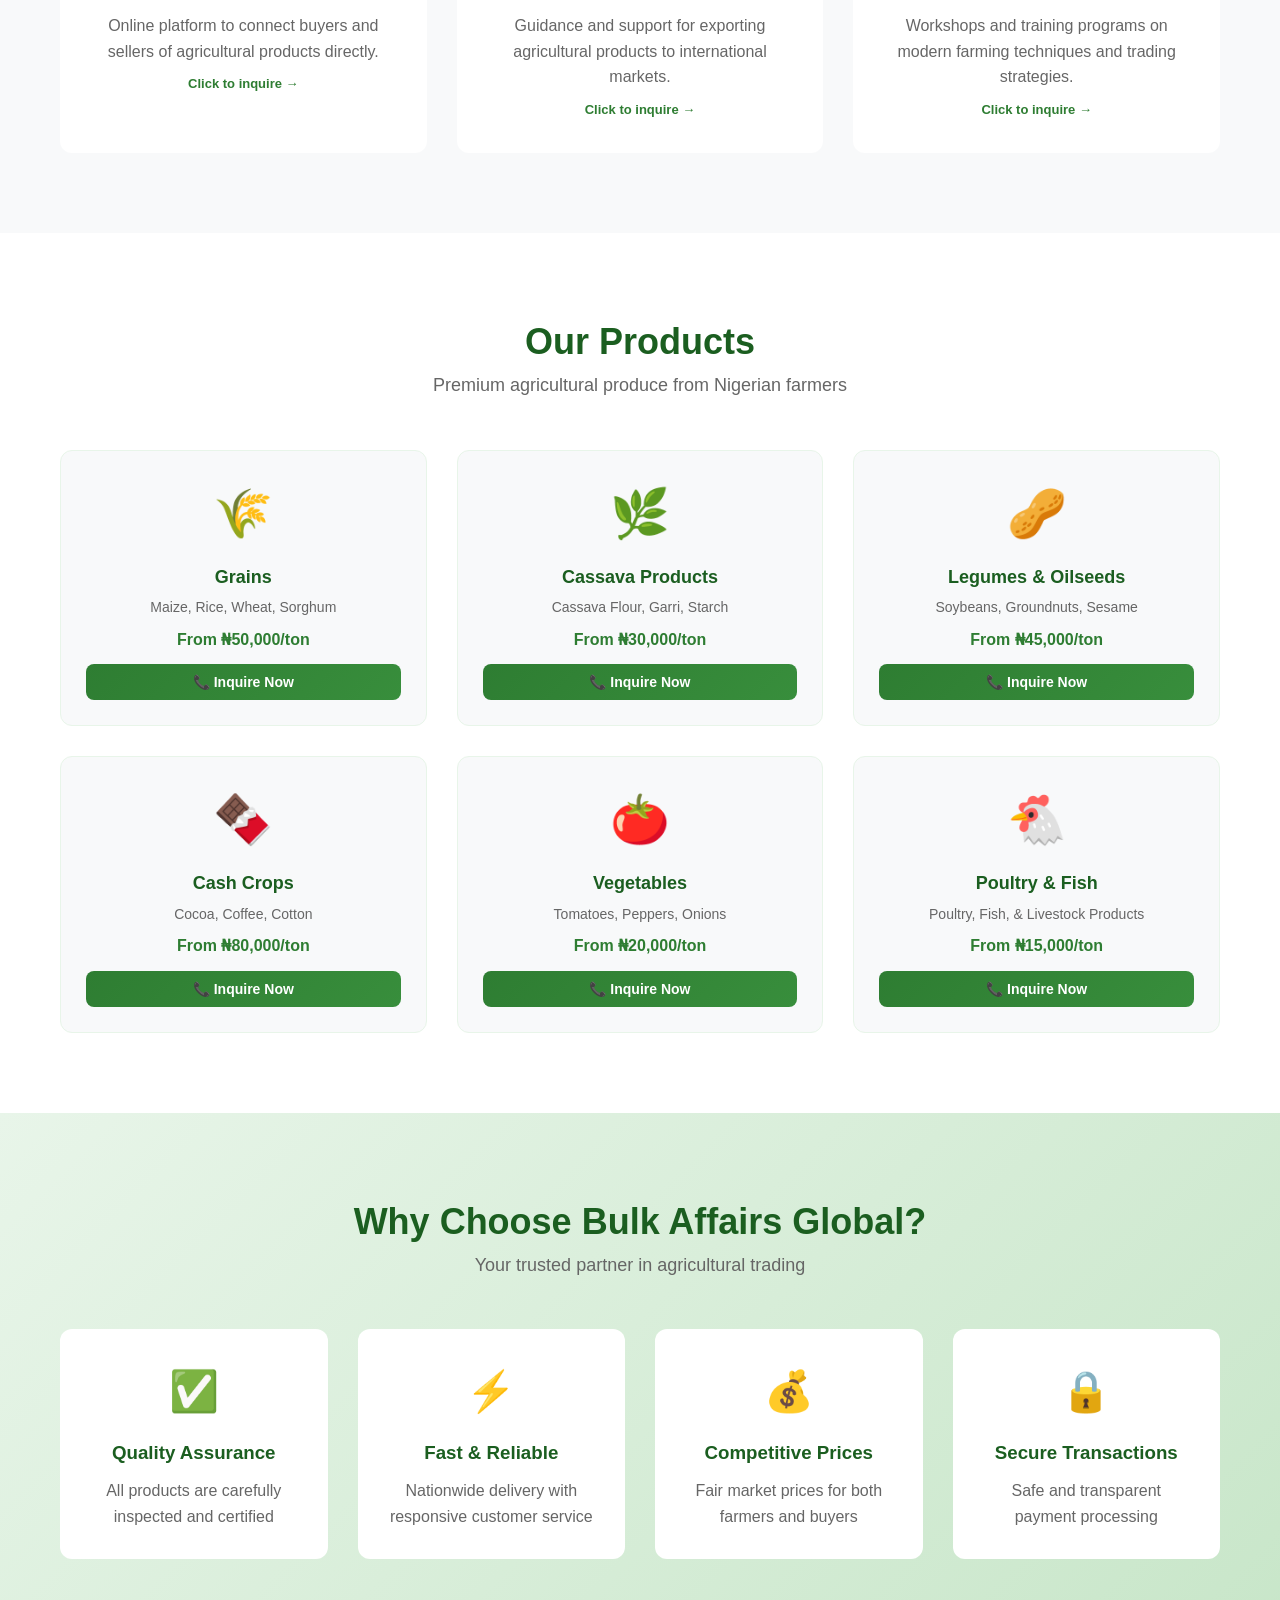
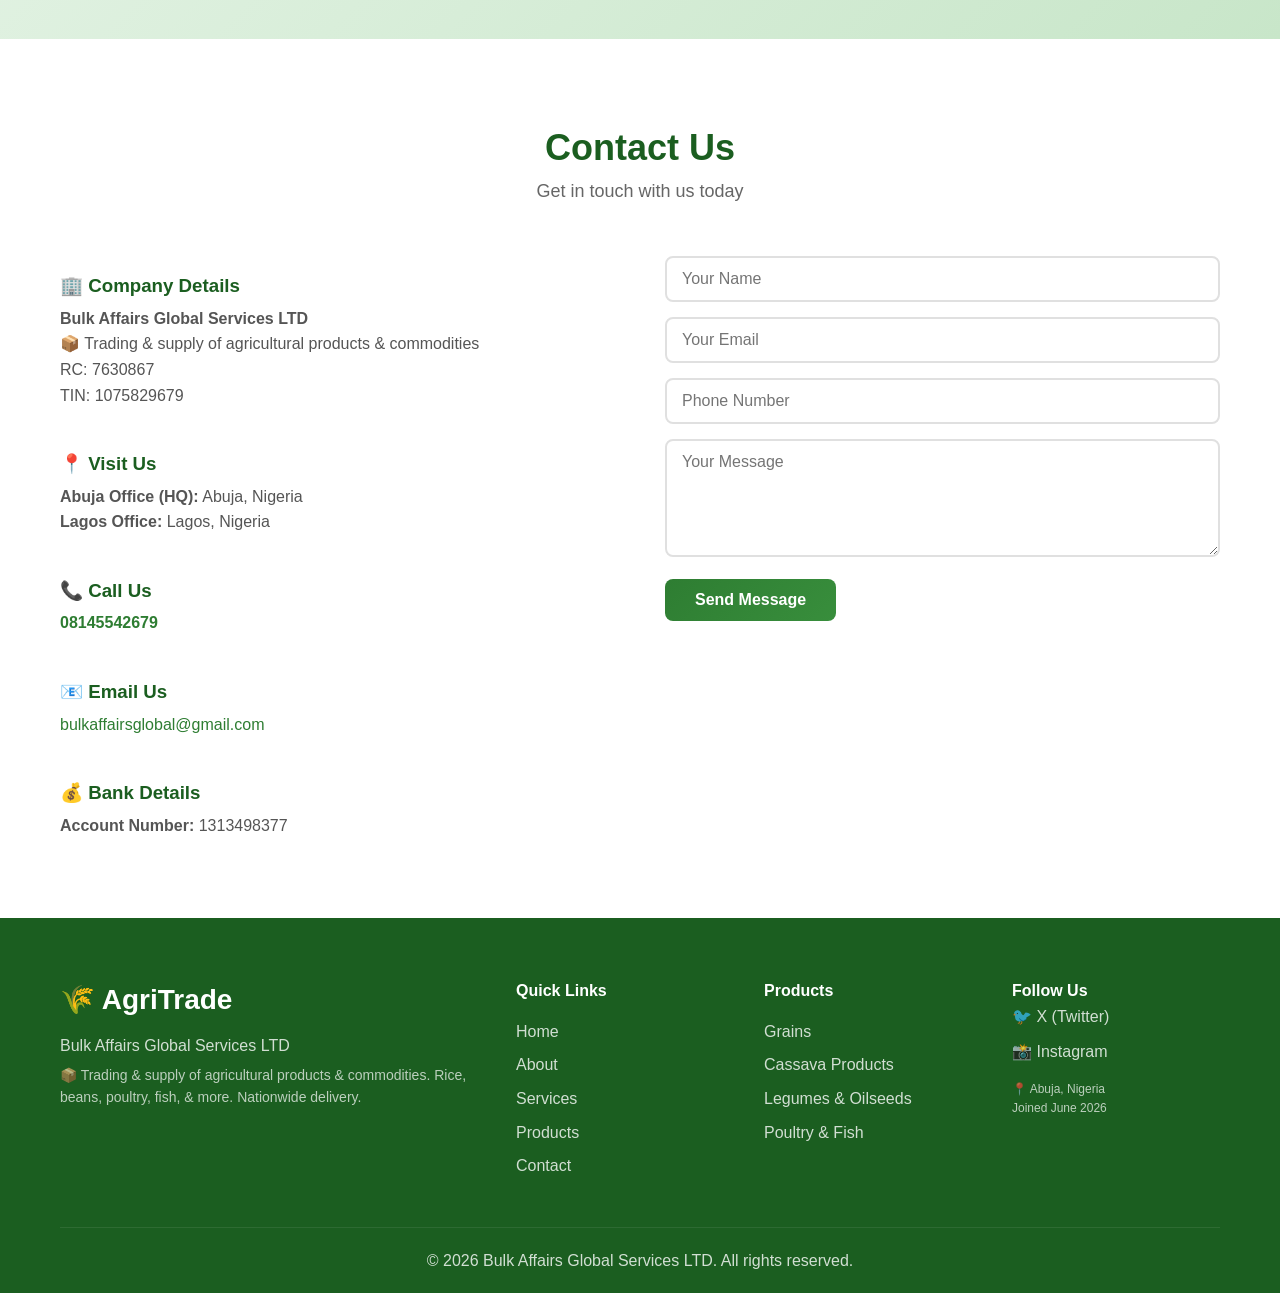
==== commit c8802058: "Add X and Instagram social media links to footer" ====
--- a/index.html
+++ b/index.html
@@ -258,6 +258,238 @@
     </section>
 
     <!-- Footer -->
+    <<!DOCTYPE html>
+<html lang="en">
+<head>
+    <meta charset="UTF-8" />
+    <meta name="viewport" content="width=device-width, initial-scale=1.0" />
+    <title>AgriTrade - Bulk Affairs Global Services LTD</title>
+    <link rel="stylesheet" href="style.css" />
+</head>
+<body>
+    <!-- Navigation -->
+    <nav class="navbar">
+        <div class="container">
+            <div class="nav-brand">
+                <h1>🌾 AgriTrade</h1>
+                <p>Bulk Affairs Global Services LTD</p>
+            </div>
+            <ul class="nav-links" id="navLinks">
+                <li><a href="#home" onclick="closeMenu()">Home</a></li>
+                <li><a href="#about" onclick="closeMenu()">About</a></li>
+                <li><a href="#services" onclick="closeMenu()">Services</a></li>
+                <li><a href="#products" onclick="closeMenu()">Products</a></li>
+                <li><a href="#contact" onclick="closeMenu()">Contact</a></li>
+            </ul>
+            <button class="menu-toggle" id="menuToggle">☰</button>
+        </div>
+    </nav>
+
+    <!-- Hero Section -->
+    <section id="home" class="hero">
+        <div class="container">
+            <div class="hero-content">
+                <h1>🌱 Connecting Farmers to Global Markets</h1>
+                <p>Empowering agricultural traders and farmers with modern trading solutions, market access, and fair prices.</p>
+                <div class="hero-buttons">
+                    <a href="#contact" class="btn btn-primary">Get Started</a>
+                    <a href="#about" class="btn btn-secondary">Learn More</a>
+                </div>
+            </div>
+            <div class="hero-stats">
+                <div class="stat"><h3>500+</h3><p>Farmers Connected</p></div>
+                <div class="stat"><h3>1000+</h3><p>Trade Deals Done</p></div>
+                <div class="stat"><h3>50+</h3><p>Countries Served</p></div>
+                <div class="stat"><h3>₦500M+</h3><p>Trade Volume</p></div>
+            </div>
+        </div>
+    </section>
+
+    <!-- About Section -->
+    <section id="about" class="about">
+        <div class="container">
+            <div class="section-header">
+                <h2>About Bulk Affairs Global Services</h2>
+                <p>Bridging the gap between farmers and global markets</p>
+            </div>
+            <div class="about-grid">
+                <div class="about-card">
+                    <div class="icon">🌾</div>
+                    <h3>Our Mission</h3>
+                    <p>To revolutionize agricultural trading by providing fair prices, market access, and modern trading tools to farmers and traders across Nigeria.</p>
+                </div>
+                <div class="about-card">
+                    <div class="icon">📈</div>
+                    <h3>Our Vision</h3>
+                    <p>To become Africa's leading agricultural trading platform, connecting millions of farmers to global markets and ensuring food security.</p>
+                </div>
+                <div class="about-card">
+                    <div class="icon">🤝</div>
+                    <h3>Our Values</h3>
+                    <p>Transparency, Fair Trade, Sustainability, Innovation, and Empowering local farming communities.</p>
+                </div>
+            </div>
+        </div>
+    </section>
+
+    <!-- Services Section -->
+    <section id="services" class="services">
+        <div class="container">
+            <div class="section-header">
+                <h2>Our Services</h2>
+                <p>Comprehensive agricultural trading solutions</p>
+            </div>
+            <div class="services-grid">
+                <div class="service-card" onclick="serviceInquiry('Market Intelligence')">
+                    <div class="icon">📊</div>
+                    <h3>Market Intelligence</h3>
+                    <p>Real-time market prices, trends, and insights to help you make informed trading decisions.</p>
+                    <span class="service-action">Click to inquire →</span>
+                </div>
+                <div class="service-card" onclick="serviceInquiry('Logistics & Delivery')">
+                    <div class="icon">🚚</div>
+                    <h3>Logistics & Delivery</h3>
+                    <p>Reliable transportation and delivery services for your agricultural produce across Nigeria.</p>
+                    <span class="service-action">Click to inquire →</span>
+                </div>
+                <div class="service-card" onclick="serviceInquiry('Trade Financing')">
+                    <div class="icon">💰</div>
+                    <h3>Trade Financing</h3>
+                    <p>Access to affordable financing options for farmers and traders to grow their businesses.</p>
+                    <span class="service-action">Click to inquire →</span>
+                </div>
+                <div class="service-card" onclick="serviceInquiry('Digital Marketplace')">
+                    <div class="icon">📱</div>
+                    <h3>Digital Marketplace</h3>
+                    <p>Online platform to connect buyers and sellers of agricultural products directly.</p>
+                    <span class="service-action">Click to inquire →</span>
+                </div>
+                <div class="service-card" onclick="serviceInquiry('Export Support')">
+                    <div class="icon">🌍</div>
+                    <h3>Export Support</h3>
+                    <p>Guidance and support for exporting agricultural products to international markets.</p>
+                    <span class="service-action">Click to inquire →</span>
+                </div>
+                <div class="service-card" onclick="serviceInquiry('Training & Education')">
+                    <div class="icon">🎓</div>
+                    <h3>Training & Education</h3>
+                    <p>Workshops and training programs on modern farming techniques and trading strategies.</p>
+                    <span class="service-action">Click to inquire →</span>
+                </div>
+            </div>
+        </div>
+    </section>
+
+    <!-- Products Section -->
+    <section id="products" class="products">
+        <div class="container">
+            <div class="section-header">
+                <h2>Our Products</h2>
+                <p>Premium agricultural produce from Nigerian farmers</p>
+            </div>
+            <div class="products-grid">
+                <div class="product-card">
+                    <div class="product-image">🌾</div>
+                    <h3>Grains</h3>
+                    <p>Maize, Rice, Wheat, Sorghum</p>
+                    <span class="price">From ₦50,000/ton</span>
+                    <button class="btn btn-primary inquire-btn" onclick="inquireProduct('Grains')">📞 Inquire Now</button>
+                </div>
+                <div class="product-card">
+                    <div class="product-image">🌿</div>
+                    <h3>Cassava Products</h3>
+                    <p>Cassava Flour, Garri, Starch</p>
+                    <span class="price">From ₦30,000/ton</span>
+                    <button class="btn btn-primary inquire-btn" onclick="inquireProduct('Cassava Products')">📞 Inquire Now</button>
+                </div>
+                <div class="product-card">
+                    <div class="product-image">🥜</div>
+                    <h3>Legumes & Oilseeds</h3>
+                    <p>Soybeans, Groundnuts, Sesame</p>
+                    <span class="price">From ₦45,000/ton</span>
+                    <button class="btn btn-primary inquire-btn" onclick="inquireProduct('Legumes & Oilseeds')">📞 Inquire Now</button>
+                </div>
+                <div class="product-card">
+                    <div class="product-image">🍫</div>
+                    <h3>Cash Crops</h3>
+                    <p>Cocoa, Coffee, Cotton</p>
+                    <span class="price">From ₦80,000/ton</span>
+                    <button class="btn btn-primary inquire-btn" onclick="inquireProduct('Cash Crops')">📞 Inquire Now</button>
+                </div>
+                <div class="product-card">
+                    <div class="product-image">🍅</div>
+                    <h3>Vegetables</h3>
+                    <p>Tomatoes, Peppers, Onions</p>
+                    <span class="price">From ₦20,000/ton</span>
+                    <button class="btn btn-primary inquire-btn" onclick="inquireProduct('Vegetables')">📞 Inquire Now</button>
+                </div>
+                <div class="product-card">
+                    <div class="product-image">🐔</div>
+                    <h3>Poultry & Fish</h3>
+                    <p>Poultry, Fish, & Livestock Products</p>
+                    <span class="price">From ₦15,000/ton</span>
+                    <button class="btn btn-primary inquire-btn" onclick="inquireProduct('Poultry & Fish')">📞 Inquire Now</button>
+                </div>
+            </div>
+        </div>
+    </section>
+
+    <!-- Why Choose Us -->
+    <section class="why-choose">
+        <div class="container">
+            <div class="section-header">
+                <h2>Why Choose Bulk Affairs Global?</h2>
+                <p>Your trusted partner in agricultural trading</p>
+            </div>
+            <div class="why-grid">
+                <div class="why-card"><div class="icon">✅</div><h3>Quality Assurance</h3><p>All products are carefully inspected and certified</p></div>
+                <div class="why-card"><div class="icon">⚡</div><h3>Fast & Reliable</h3><p>Nationwide delivery with responsive customer service</p></div>
+                <div class="why-card"><div class="icon">💰</div><h3>Competitive Prices</h3><p>Fair market prices for both farmers and buyers</p></div>
+                <div class="why-card"><div class="icon">🔒</div><h3>Secure Transactions</h3><p>Safe and transparent payment processing</p></div>
+            </div>
+        </div>
+    </section>
+
+    <!-- Contact Section -->
+    <section id="contact" class="contact">
+        <div class="container">
+            <div class="section-header">
+                <h2>Contact Us</h2>
+                <p>Get in touch with us today</p>
+            </div>
+            <div class="contact-grid">
+                <div class="contact-info">
+                    <h3>🏢 Company Details</h3>
+                    <p><strong>Bulk Affairs Global Services LTD</strong></p>
+                    <p>📦 Trading & supply of agricultural products & commodities</p>
+                    <p>RC: 7630867</p>
+                    <p>TIN: 1075829679</p>
+                    <br />
+                    <h3>📍 Visit Us</h3>
+                    <p><strong>Abuja Office (HQ):</strong> Abuja, Nigeria</p>
+                    <p><strong>Lagos Office:</strong> Lagos, Nigeria</p>
+                    <br />
+                    <h3>📞 Call Us</h3>
+                    <p><a href="tel:08145542679" style="color:#2e7d32; text-decoration:none; font-weight:bold;">08145542679</a></p>
+                    <br />
+                    <h3>📧 Email Us</h3>
+                    <p><a href="mailto:bulkaffairsglobal@gmail.com" style="color:#2e7d32; text-decoration:none;">bulkaffairsglobal@gmail.com</a></p>
+                    <br />
+                    <h3>💰 Bank Details</h3>
+                    <p><strong>Account Number:</strong> 1313498377</p>
+                </div>
+                <form class="contact-form" id="contactForm">
+                    <input type="text" id="name" placeholder="Your Name" required />
+                    <input type="email" id="email" placeholder="Your Email" required />
+                    <input type="tel" id="phone" placeholder="Phone Number" />
+                    <textarea rows="5" id="message" placeholder="Your Message" required></textarea>
+                    <button type="submit" class="btn btn-primary">Send Message</button>
+                </form>
+            </div>
+        </div>
+    </section>
+
+    <!-- Footer -->
     <footer class="footer">
         <div class="container">
             <div class="footer-grid">
@@ -288,23 +520,17 @@
                 <div class="footer-social">
                     <h4>Follow Us</h4>
                     <div class="social-links">
-                        <div class="footer-social">
-    <h4>Follow Us</h4>
-    <div class="social-links">
-        <a href="https://x.com/BulkAffairsCo" target="_blank" title="Follow us on X (Twitter)">
-            🐦 X (Twitter)
-        </a>
-        <a href="https://www.instagram.com/bulkaffairsglobal/" target="_blank" title="Follow us on Instagram">
-            📸 Instagram
-        </a>
-    </div>
-    <p style="margin-top:15px; font-size:12px; opacity:0.7;">
-        📍 Abuja, Nigeria<br />
-        Joined June 2026
-    </p>
-</div>
+                        <a href="https://x.com/BulkAffairsCo" target="_blank" title="Follow us on X (Twitter)">
+                            🐦 X (Twitter)
+                        </a>
+                        <a href="https://www.instagram.com/bulkaffairsglobal/" target="_blank" title="Follow us on Instagram">
+                            📸 Instagram
+                        </a>
                     </div>
-                    <p style="margin-top:15px; font-size:12px; opacity:0.7;">📍 Abuja, Nigeria<br />Joined June 2026</p>
+                    <p style="margin-top:15px; font-size:12px; opacity:0.7;">
+                        📍 Abuja, Nigeria<br />
+                        Joined June 2026
+                    </p>
                 </div>
             </div>
             <div class="footer-bottom">
@@ -315,4 +541,4 @@
 
     <script src="script.js"></script>
 </body>
-</html>
+</html>
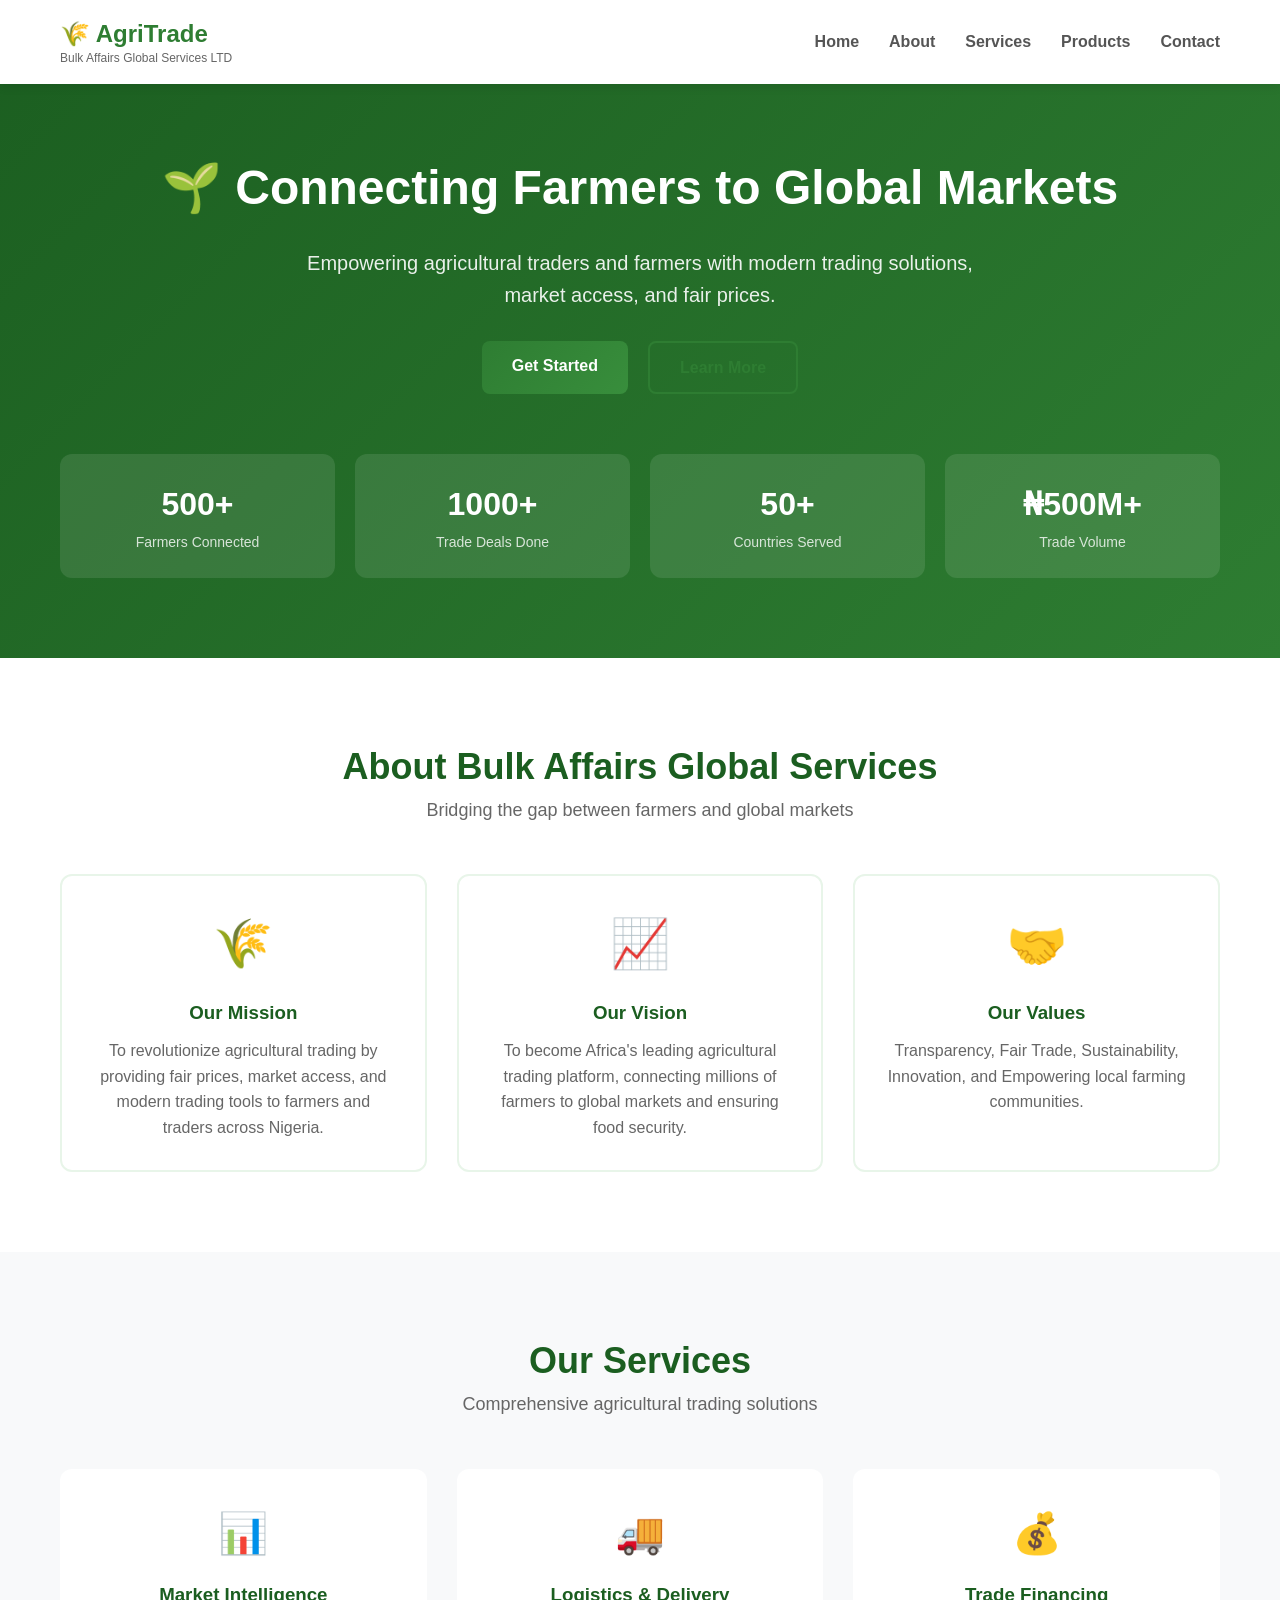
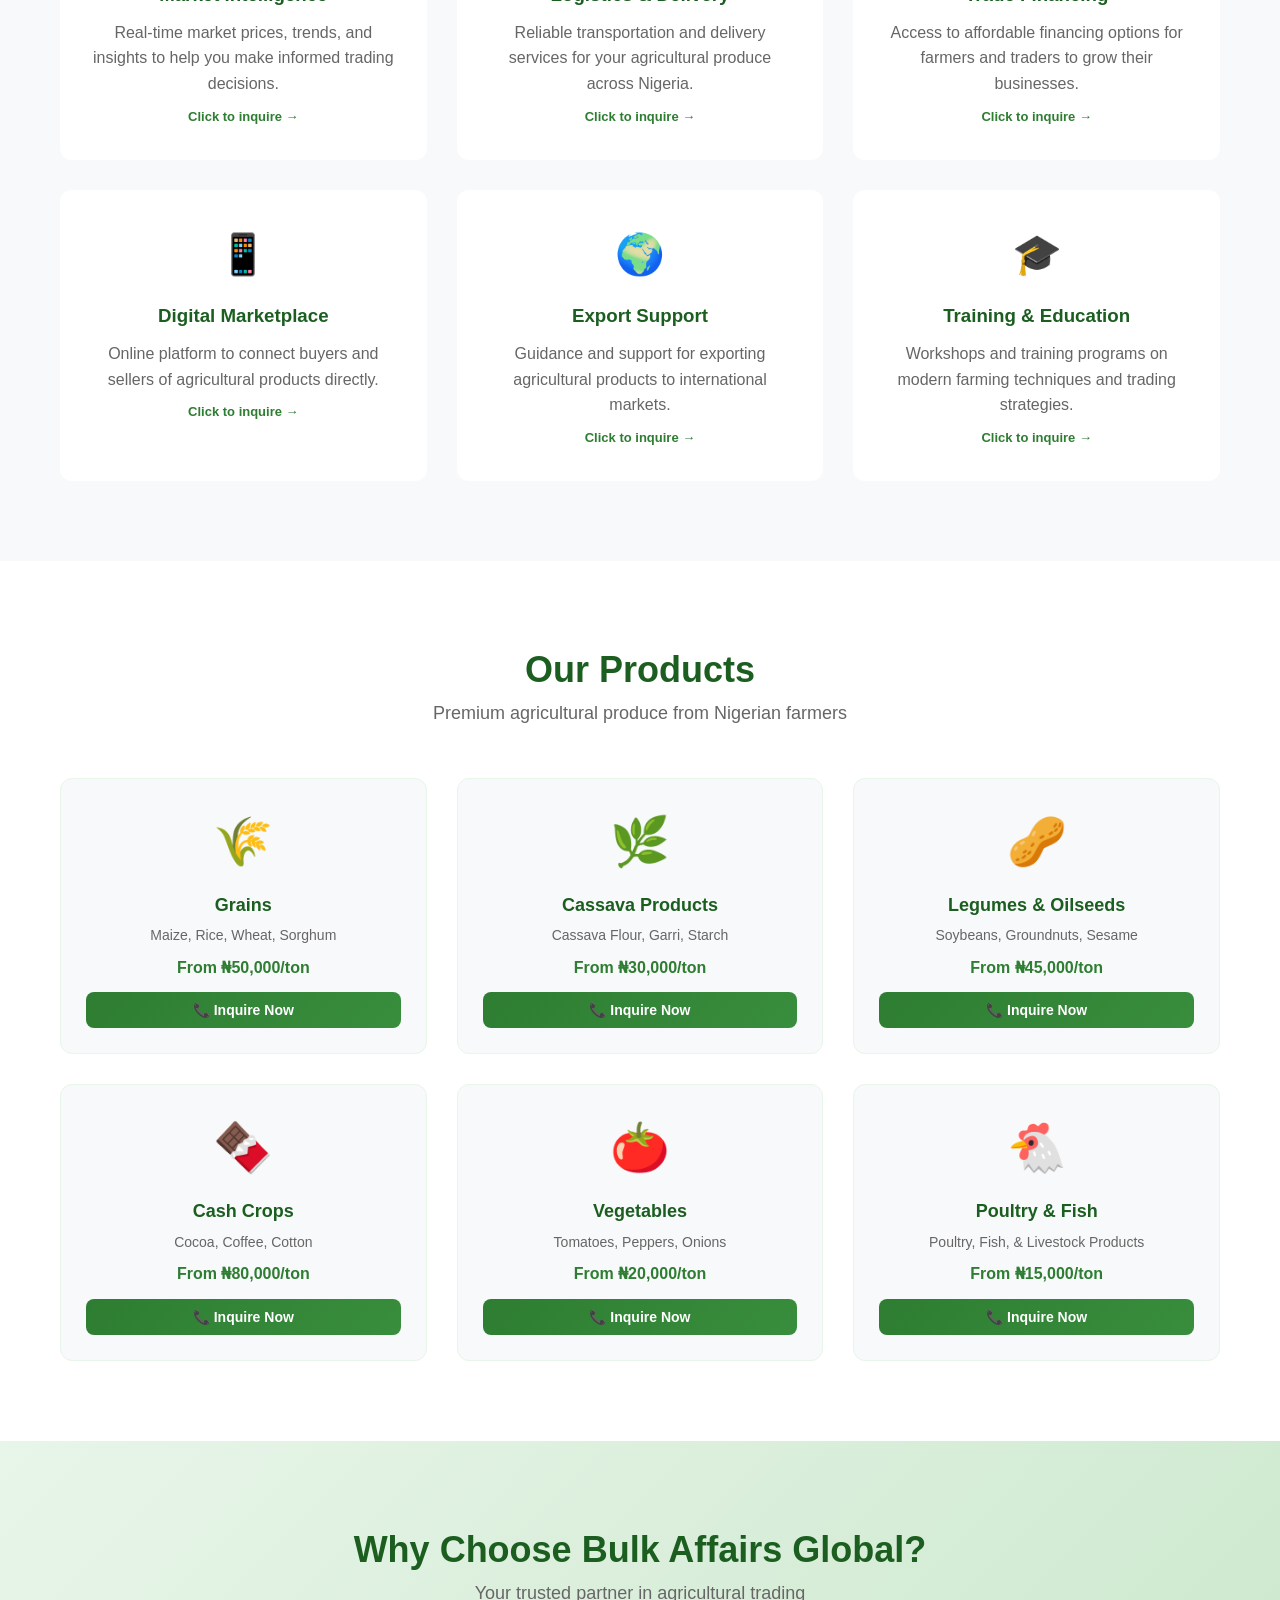
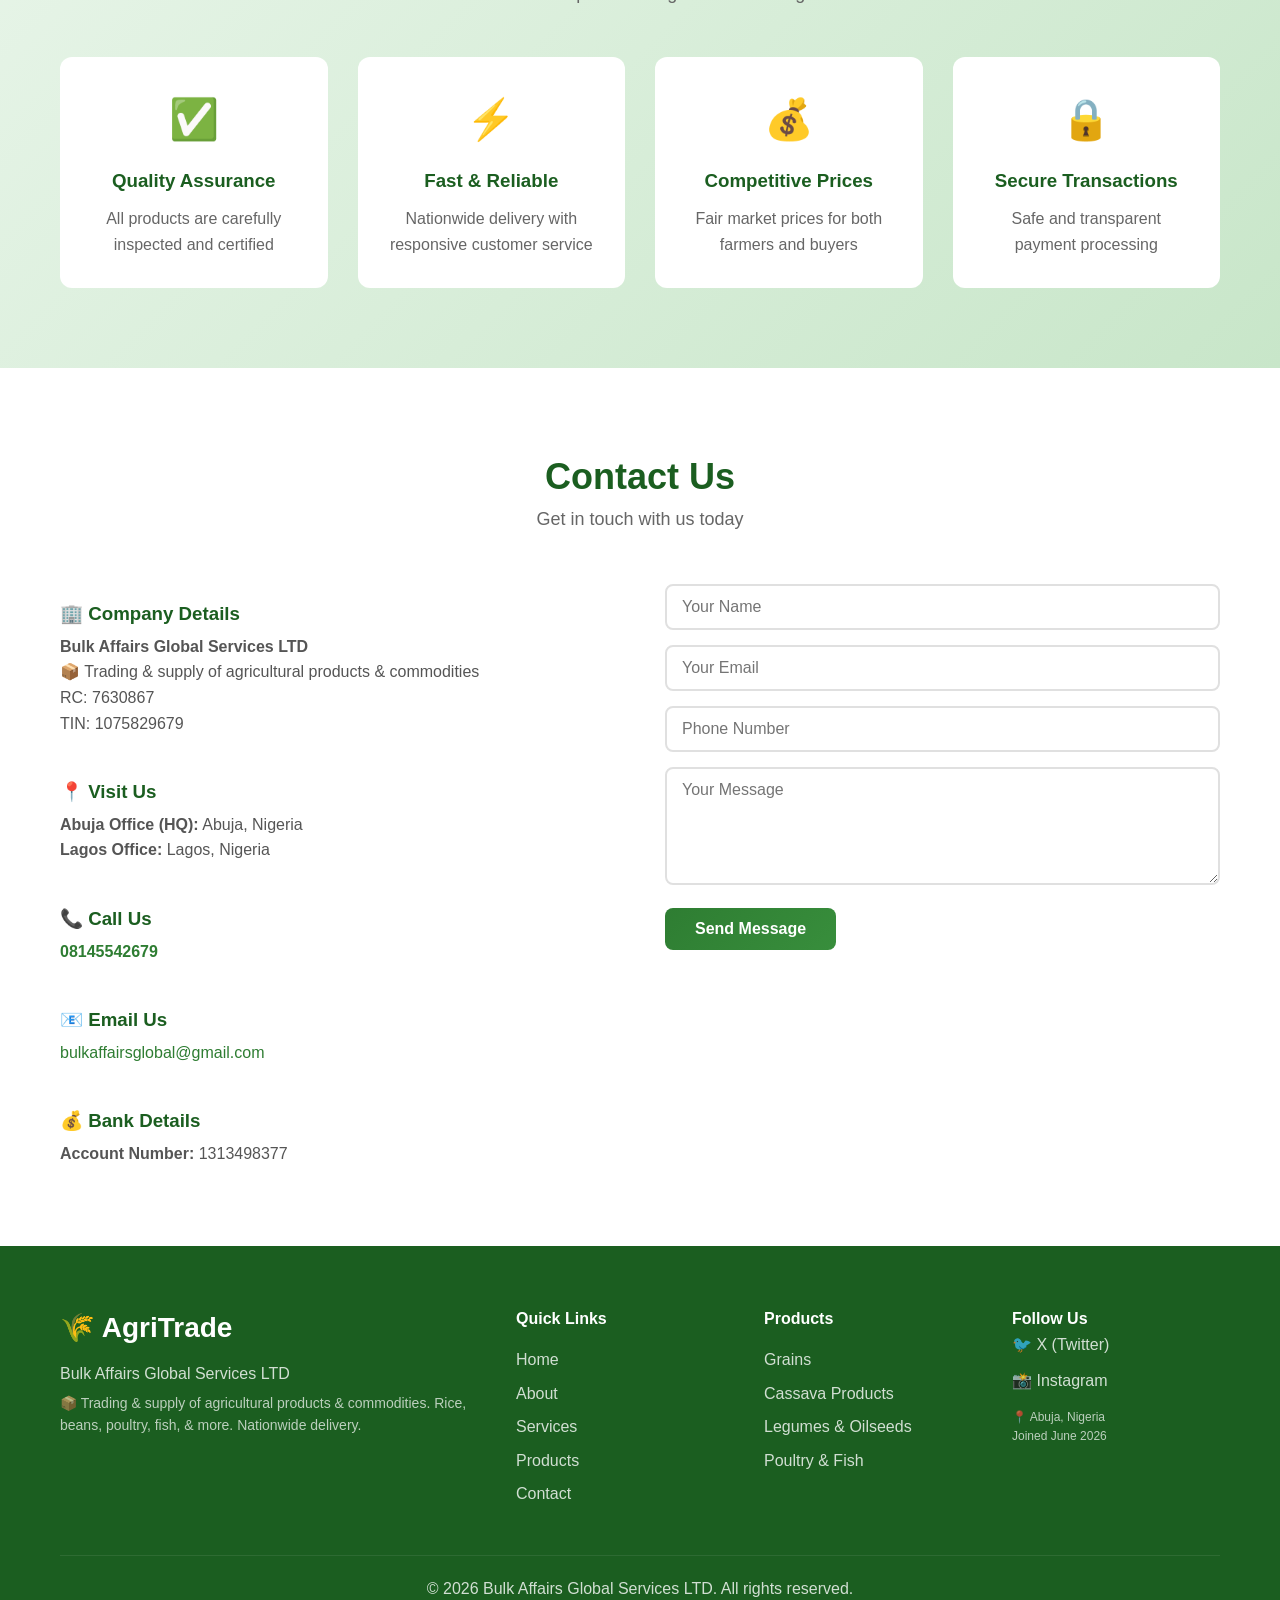
==== commit 5052a124: "Add social media links to footer" ====
--- a/index.html
+++ b/index.html
@@ -1,264 +1,4 @@
 ﻿<!DOCTYPE html>
-<html lang="en">
-<head>
-    <meta charset="UTF-8" />
-    <meta name="viewport" content="width=device-width, initial-scale=1.0" />
-    <title>AgriTrade - Bulk Affairs Global Services LTD</title>
-    <link rel="stylesheet" href="style.css" />
-</head>
-<body>
-    <!-- Navigation -->
-    <nav class="navbar">
-        <div class="container">
-            <div class="nav-brand">
-                <h1>🌾 AgriTrade</h1>
-                <p>Bulk Affairs Global Services LTD</p>
-            </div>
-            <ul class="nav-links" id="navLinks">
-                <li><a href="#home" onclick="closeMenu()">Home</a></li>
-                <li><a href="#about" onclick="closeMenu()">About</a></li>
-                <li><a href="#services" onclick="closeMenu()">Services</a></li>
-                <li><a href="#products" onclick="closeMenu()">Products</a></li>
-                <li><a href="#contact" onclick="closeMenu()">Contact</a></li>
-            </ul>
-            <button class="menu-toggle" id="menuToggle">☰</button>
-        </div>
-    </nav>
-
-    <!-- Hero Section -->
-    <section id="home" class="hero">
-        <div class="container">
-            <div class="hero-content">
-                <h1>🌱 Connecting Farmers to Global Markets</h1>
-                <p>Empowering agricultural traders and farmers with modern trading solutions, market access, and fair prices.</p>
-                <div class="hero-buttons">
-                    <a href="#contact" class="btn btn-primary">Get Started</a>
-                    <a href="#about" class="btn btn-secondary">Learn More</a>
-                </div>
-            </div>
-            <div class="hero-stats">
-                <div class="stat">
-                    <h3>500+</h3>
-                    <p>Farmers Connected</p>
-                </div>
-                <div class="stat">
-                    <h3>1000+</h3>
-                    <p>Trade Deals Done</p>
-                </div>
-                <div class="stat">
-                    <h3>50+</h3>
-                    <p>Countries Served</p>
-                </div>
-                <div class="stat">
-                    <h3>₦500M+</h3>
-                    <p>Trade Volume</p>
-                </div>
-            </div>
-        </div>
-    </section>
-
-    <!-- About Section -->
-    <section id="about" class="about">
-        <div class="container">
-            <div class="section-header">
-                <h2>About Bulk Affairs Global Services</h2>
-                <p>Bridging the gap between farmers and global markets</p>
-            </div>
-            <div class="about-grid">
-                <div class="about-card">
-                    <div class="icon">🌾</div>
-                    <h3>Our Mission</h3>
-                    <p>To revolutionize agricultural trading by providing fair prices, market access, and modern trading tools to farmers and traders across Nigeria.</p>
-                </div>
-                <div class="about-card">
-                    <div class="icon">📈</div>
-                    <h3>Our Vision</h3>
-                    <p>To become Africa's leading agricultural trading platform, connecting millions of farmers to global markets and ensuring food security.</p>
-                </div>
-                <div class="about-card">
-                    <div class="icon">🤝</div>
-                    <h3>Our Values</h3>
-                    <p>Transparency, Fair Trade, Sustainability, Innovation, and Empowering local farming communities.</p>
-                </div>
-            </div>
-        </div>
-    </section>
-
-    <!-- Services Section -->
-    <section id="services" class="services">
-        <div class="container">
-            <div class="section-header">
-                <h2>Our Services</h2>
-                <p>Comprehensive agricultural trading solutions</p>
-            </div>
-            <div class="services-grid">
-                <div class="service-card" onclick="serviceInquiry('Market Intelligence')">
-                    <div class="icon">📊</div>
-                    <h3>Market Intelligence</h3>
-                    <p>Real-time market prices, trends, and insights to help you make informed trading decisions.</p>
-                    <span class="service-action">Click to inquire →</span>
-                </div>
-                <div class="service-card" onclick="serviceInquiry('Logistics & Delivery')">
-                    <div class="icon">🚚</div>
-                    <h3>Logistics & Delivery</h3>
-                    <p>Reliable transportation and delivery services for your agricultural produce across Nigeria.</p>
-                    <span class="service-action">Click to inquire →</span>
-                </div>
-                <div class="service-card" onclick="serviceInquiry('Trade Financing')">
-                    <div class="icon">💰</div>
-                    <h3>Trade Financing</h3>
-                    <p>Access to affordable financing options for farmers and traders to grow their businesses.</p>
-                    <span class="service-action">Click to inquire →</span>
-                </div>
-                <div class="service-card" onclick="serviceInquiry('Digital Marketplace')">
-                    <div class="icon">📱</div>
-                    <h3>Digital Marketplace</h3>
-                    <p>Online platform to connect buyers and sellers of agricultural products directly.</p>
-                    <span class="service-action">Click to inquire →</span>
-                </div>
-                <div class="service-card" onclick="serviceInquiry('Export Support')">
-                    <div class="icon">🌍</div>
-                    <h3>Export Support</h3>
-                    <p>Guidance and support for exporting agricultural products to international markets.</p>
-                    <span class="service-action">Click to inquire →</span>
-                </div>
-                <div class="service-card" onclick="serviceInquiry('Training & Education')">
-                    <div class="icon">🎓</div>
-                    <h3>Training & Education</h3>
-                    <p>Workshops and training programs on modern farming techniques and trading strategies.</p>
-                    <span class="service-action">Click to inquire →</span>
-                </div>
-            </div>
-        </div>
-    </section>
-
-    <!-- Products Section -->
-    <section id="products" class="products">
-        <div class="container">
-            <div class="section-header">
-                <h2>Our Products</h2>
-                <p>Premium agricultural produce from Nigerian farmers</p>
-            </div>
-            <div class="products-grid">
-                <div class="product-card">
-                    <div class="product-image">🌾</div>
-                    <h3>Grains</h3>
-                    <p>Maize, Rice, Wheat, Sorghum</p>
-                    <span class="price">From ₦50,000/ton</span>
-                    <button class="btn btn-primary inquire-btn" onclick="inquireProduct('Grains')">📞 Inquire Now</button>
-                </div>
-                <div class="product-card">
-                    <div class="product-image">🌿</div>
-                    <h3>Cassava Products</h3>
-                    <p>Cassava Flour, Garri, Starch</p>
-                    <span class="price">From ₦30,000/ton</span>
-                    <button class="btn btn-primary inquire-btn" onclick="inquireProduct('Cassava Products')">📞 Inquire Now</button>
-                </div>
-                <div class="product-card">
-                    <div class="product-image">🥜</div>
-                    <h3>Legumes & Oilseeds</h3>
-                    <p>Soybeans, Groundnuts, Sesame</p>
-                    <span class="price">From ₦45,000/ton</span>
-                    <button class="btn btn-primary inquire-btn" onclick="inquireProduct('Legumes & Oilseeds')">📞 Inquire Now</button>
-                </div>
-                <div class="product-card">
-                    <div class="product-image">🍫</div>
-                    <h3>Cash Crops</h3>
-                    <p>Cocoa, Coffee, Cotton</p>
-                    <span class="price">From ₦80,000/ton</span>
-                    <button class="btn btn-primary inquire-btn" onclick="inquireProduct('Cash Crops')">📞 Inquire Now</button>
-                </div>
-                <div class="product-card">
-                    <div class="product-image">🍅</div>
-                    <h3>Vegetables</h3>
-                    <p>Tomatoes, Peppers, Onions</p>
-                    <span class="price">From ₦20,000/ton</span>
-                    <button class="btn btn-primary inquire-btn" onclick="inquireProduct('Vegetables')">📞 Inquire Now</button>
-                </div>
-                <div class="product-card">
-                    <div class="product-image">🐔</div>
-                    <h3>Poultry & Fish</h3>
-                    <p>Poultry, Fish, & Livestock Products</p>
-                    <span class="price">From ₦15,000/ton</span>
-                    <button class="btn btn-primary inquire-btn" onclick="inquireProduct('Poultry & Fish')">📞 Inquire Now</button>
-                </div>
-            </div>
-        </div>
-    </section>
-
-    <!-- Why Choose Us -->
-    <section class="why-choose">
-        <div class="container">
-            <div class="section-header">
-                <h2>Why Choose Bulk Affairs Global?</h2>
-                <p>Your trusted partner in agricultural trading</p>
-            </div>
-            <div class="why-grid">
-                <div class="why-card">
-                    <div class="icon">✅</div>
-                    <h3>Quality Assurance</h3>
-                    <p>All products are carefully inspected and certified</p>
-                </div>
-                <div class="why-card">
-                    <div class="icon">⚡</div>
-                    <h3>Fast & Reliable</h3>
-                    <p>Nationwide delivery with responsive customer service</p>
-                </div>
-                <div class="why-card">
-                    <div class="icon">💰</div>
-                    <h3>Competitive Prices</h3>
-                    <p>Fair market prices for both farmers and buyers</p>
-                </div>
-                <div class="why-card">
-                    <div class="icon">🔒</div>
-                    <h3>Secure Transactions</h3>
-                    <p>Safe and transparent payment processing</p>
-                </div>
-            </div>
-        </div>
-    </section>
-
-    <!-- Contact Section -->
-    <section id="contact" class="contact">
-        <div class="container">
-            <div class="section-header">
-                <h2>Contact Us</h2>
-                <p>Get in touch with us today</p>
-            </div>
-            <div class="contact-grid">
-                <div class="contact-info">
-                    <h3>🏢 Company Details</h3>
-                    <p><strong>Bulk Affairs Global Services LTD</strong></p>
-                    <p>📦 Trading & supply of agricultural products & commodities</p>
-                    <p>RC: 7630867</p>
-                    <p>TIN: 1075829679</p>
-                    <br />
-                    <h3>📍 Visit Us</h3>
-                    <p><strong>Abuja Office (HQ):</strong> Abuja, Nigeria</p>
-                    <p><strong>Lagos Office:</strong> Lagos, Nigeria</p>
-                    <br />
-                    <h3>📞 Call Us</h3>
-                    <p><a href="tel:08145542679" style="color:#2e7d32; text-decoration:none; font-weight:bold;">08145542679</a></p>
-                    <br />
-                    <h3>📧 Email Us</h3>
-                    <p><a href="mailto:bulkaffairsglobal@gmail.com" style="color:#2e7d32; text-decoration:none;">bulkaffairsglobal@gmail.com</a></p>
-                    <br />
-                    <h3>💰 Bank Details</h3>
-                    <p><strong>Account Number:</strong> 1313498377</p>
-                </div>
-                <form class="contact-form" id="contactForm">
-                    <input type="text" id="name" placeholder="Your Name" required />
-                    <input type="email" id="email" placeholder="Your Email" required />
-                    <input type="tel" id="phone" placeholder="Phone Number" />
-                    <textarea rows="5" id="message" placeholder="Your Message" required></textarea>
-                    <button type="submit" class="btn btn-primary">Send Message</button>
-                </form>
-            </div>
-        </div>
-    </section>
-
-    <!-- Footer -->
-    <<!DOCTYPE html>
 <html lang="en">
 <head>
     <meta charset="UTF-8" />
@@ -541,4 +281,4 @@
 
     <script src="script.js"></script>
 </body>
-</html>+</html>
